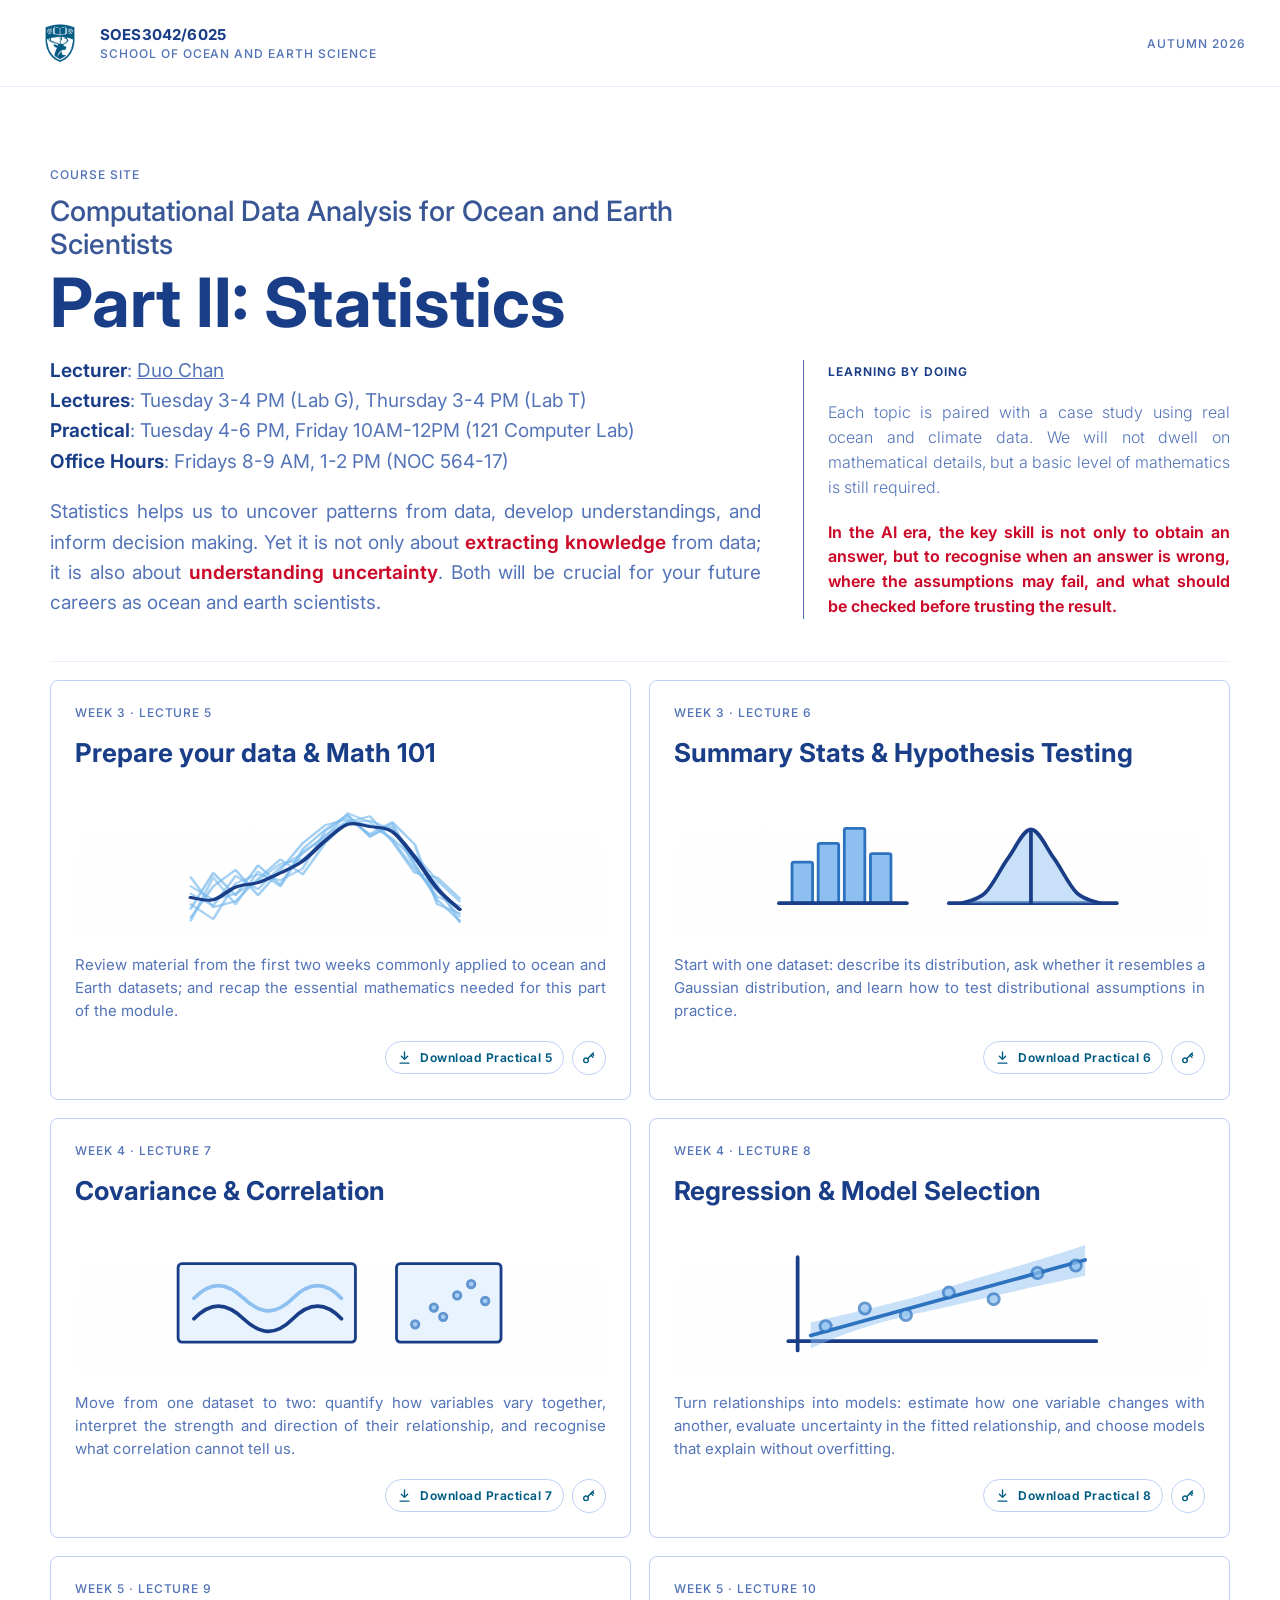
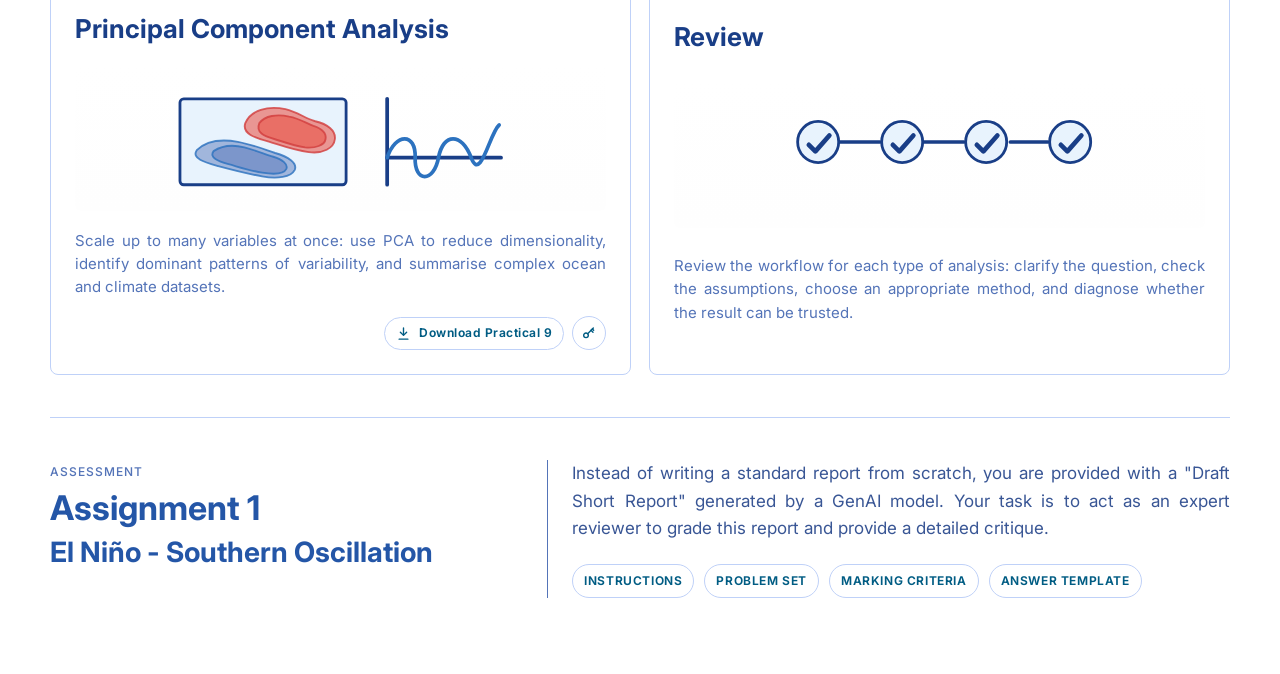
==== index.html @ 0ecf8fa0 "first commit" ====
<!doctype html>
<html lang="en">
  <head>
    <meta charset="UTF-8">
    <meta name="viewport" content="width=device-width, initial-scale=1.0">
    <title>SOES3042/6025 Statistics</title>
    <link rel="preconnect" href="https://fonts.googleapis.com">
    <link rel="preconnect" href="https://fonts.gstatic.com" crossorigin>
    <link href="https://fonts.googleapis.com/css2?family=Inter:wght@300;400;520;650;720;820&display=swap" rel="stylesheet">
    <link href="https://fonts.cdnfonts.com/css/intel-one-mono" rel="stylesheet">
    <link rel="stylesheet" href="assets/css/course.css">
  </head>
  <body>
    <div class="site-shell">
      <header class="site-topbar">
        <a class="brand-mark" href="index.html">
          <img class="brand-sigil" src="UoS_logo.png" alt="" aria-hidden="true">
          <span class="brand-text">
            <span class="brand-title">SOES3042/6025</span>
            <span class="brand-subtitle">School of Ocean and Earth Science</span>
          </span>
        </a>
        <span class="site-term" id="siteTerm">Autumn 2026</span>
      </header>

      <main class="site-main">
        <section class="site-hero">
          <div>
            <span class="micro">Course Site</span>
            <h2>Computational Data Analysis for Ocean and Earth Scientists</h2>
            <h1>Part II: Statistics</h1>
            <p><b>Lecturer</b>: <a href="https://duochanatharvard.github.io">Duo Chan</a>
            <br><b>Lectures</b>: Tuesday 3-4 PM (Lab G), Thursday 3-4 PM (Lab T)
            <br><b>Practical</b>: Tuesday 4-6 PM, Friday 10AM-12PM (121 Computer Lab)
            <br><b>Office Hours</b>: Fridays 8-9 AM, 1-2 PM (NOC 564-17)</p>
            <p>
              Statistics helps us to uncover patterns from data, develop understandings, and inform decision making.
              Yet it is not only about <b style="color: #cb0a2a;">extracting knowledge</b> from data; 
              it is also about <b style="color: #cb0a2a;">understanding uncertainty</b>.
              Both will be crucial for your future careers as ocean and earth scientists.
            </p>
          </div>
          <aside class="hero-panel">
            <span class="micro"><b>Learning by doing</b></span>
              
            <p class="approach-copy">
              Each topic is paired with a case 
              study using real ocean and climate data.
              We will not dwell on mathematical details, but a basic level of 
              mathematics is still required. 
            </p>
            
            <p class="approach-copy">
              <b style="color: #cb0a2a;">
              In the AI era, the key skill is not only to obtain an answer, but
              to recognise when an answer is wrong, where the assumptions
              may fail, and what should be checked before trusting the result.
              </b>
            </p>

          </aside>
        </section>

        <!-- ################################################################### -->

        <section class="lecture-grid" aria-label="Lectures">
          <article class="lecture-card">
            <a class="lecture-card-main" href="lectures/week3-l5.html">
              <span class="micro">Week 3 · Lecture 5</span>
              <h2>Prepare your data & Math 101</h2>
              <div class="card-figure figure-summary" aria-hidden="true">
                <svg viewBox="0 0 420 150" role="img">
                  <!-- compress all lines horizontally toward the center -->
                  <g transform="translate(40,20) scale(1.2,0.8)"
                    fill="none" stroke-linecap="round" stroke-linejoin="round">

                    <!-- noisy light lines --> 
                    <path d="M8 130 L28 82 L48 112 L68 72 L88 98 L108 50 L128 24 L148 4 L168 34 L188 16 L208 70 L228 118 L248 146" stroke="#7BBBEE" stroke-width="2.6" opacity="0.72"></path>
                    <path d="M8 88 L28 128 L48 120 L68 90 L88 64 L108 84 L128 42 L148 14 L168 6 L188 40 L208 82 L228 88 L248 116" stroke="#7BBBEE" stroke-width="2.6" opacity="0.68"></path>
                    <path d="M8 142 L28 100 L48 78 L68 112 L88 78 L108 42 L128 18 L148 10 L168 30 L188 14 L208 44 L228 124 L248 136" stroke="#7BBBEE" stroke-width="2.6" opacity="0.70"></path>
                    <path d="M8 110 L28 126 L48 86 L68 104 L88 74 L108 56 L128 32 L148 12 L168 18 L188 36 L208 64 L228 98 L248 148" stroke="#7BBBEE" stroke-width="2.6" opacity="0.66"></path>
                    <path d="M8 124 L28 144 L48 96 L68 84 L88 92 L108 76 L128 26 L148 6 L168 32 L188 20 L208 74 L228 114 L248 126" stroke="#7BBBEE" stroke-width="2.6" opacity="0.65"></path>
                    <path d="M8 100 L28 118 L48 110 L68 92 L88 70 L108 64 L128 38 L148 14 L168 12 L188 24 L208 58 L228 92 L248 120" stroke="#7BBBEE" stroke-width="2.6" opacity="0.64"></path>
                    <path d="M8 146 L28 88 L48 124 L68 80 L88 100 L108 54 L128 34 L148 2 L168 14 L188 38 L208 78 L228 106 L248 140" stroke="#7BBBEE" stroke-width="2.6" opacity="0.62"></path>
                    <path class="axis" d="M8 115 C11.3 115.5, 21.3 120.3, 28 118 C34.7 115.7, 41.3 104.8, 48 101 C54.7 97.2, 61.3 98.2, 68 95 C74.7 91.8, 81.3 86.8, 88 82 C94.7 77.2, 101.3 73.2, 108 66 C114.7 58.8, 121.3 47.2, 128 39 C134.7 30.8, 141.3 20.2, 148 17 C154.7 13.8, 161.3 18.3, 168 20 C174.7 21.7, 181.3 20.2, 188 27 C194.7 33.8, 201.3 48.3, 208 61 C214.7 73.7, 221.3 91.3, 228 103 C234.7 114.7, 244.7 126.3, 248 131" stroke="#3F51F5" stroke-width="4"></path>
                  </g>
                </svg>
              </div>
              <p>Review material from the first two weeks commonly applied to ocean and Earth datasets; and recap the essential mathematics needed for this part of the module.</p>
            </a>

            <div class="card-downloads">
              <a class="practical-download" href="practical/Practical_5.zip" download>
                <svg viewBox="0 0 24 24" aria-hidden="true">
                  <path d="M12 3v11"></path>
                  <path d="M7 10l5 5 5-5"></path>
                  <path d="M5 21h14"></path>
                </svg>
                <span>Download Practical 5</span>
              </a>
              <a class="answer-key-download" href="practical/Answer_Key_5.zip" download aria-label="Download Practical 5 answer key" title="Download answer key">
                <svg viewBox="0 0 24 24" aria-hidden="true">
                  <circle cx="7.5" cy="15.5" r="3.5"></circle>
                  <path d="m10 13 8.5-8.5"></path>
                  <path d="m15 8 3 3"></path>
                  <path d="m17 6 2 2"></path>
                </svg>
              </a>
            </div>
          </article>

          <article class="lecture-card">
            <a class="lecture-card-main" href="lectures/week3-l6.html">
              <span class="micro">Week 3 · Lecture 6</span>
              <h2>Summary Stats & Hypothesis Testing</h2>
              <div class="card-figure figure-summary" aria-hidden="true">
                <svg viewBox="0 0 420 150" role="img">
                  <rect class="bar" x="52" y="74" width="22" height="44" rx="2"></rect>
                  <rect class="bar" x="80" y="54" width="22" height="64" rx="2"></rect>
                  <rect class="bar" x="108" y="38" width="22" height="80" rx="2"></rect>
                  <rect class="bar" x="136" y="65" width="22" height="53" rx="2"></rect>
                  <path class="axis" d="M38 118H175"></path>
                  <path class="axis" d="M220 118H400"></path>
                  <path class="curve-fill" d="M234 118C238.1 116.4 250.4 115.1 258.7 107.3C266.9 99.5 275.1 81.5 283.3 70.1C291.6 58.7 299.8 39 308 39C316.2 39 324.4 58.7 332.7 70.1C340.9 81.5 349.1 99.5 357.3 107.3C365.6 115.1 377.9 116.4 382 118"></path>
                  <path class="curve" d="M234 118C238.1 116.4 250.4 115.1 258.7 107.3C266.9 99.5 275.1 81.5 283.3 70.1C291.6 58.7 299.8 39 308 39C316.2 39 324.4 58.7 332.7 70.1C340.9 81.5 349.1 99.5 357.3 107.3C365.6 115.1 377.9 116.4 382 118"></path>
                  <path class="axis" d="M308 40V118"></path>
                </svg>
              </div>
              <p>Start with one dataset: describe its distribution, ask whether it resembles a Gaussian distribution, and learn how to test distributional assumptions in practice.</p>
            </a>

            <div class="card-downloads">
              <a class="practical-download" href="practical/Practical_6.zip" download>
                <svg viewBox="0 0 24 24" aria-hidden="true">
                  <path d="M12 3v11"></path>
                  <path d="M7 10l5 5 5-5"></path>
                  <path d="M5 21h14"></path>
                </svg>
                <span>Download Practical 6</span>
              </a>
              <a class="answer-key-download" href="practical/Answer_Key_6.zip" download aria-label="Download Practical 6 answer key" title="Download answer key">
                <svg viewBox="0 0 24 24" aria-hidden="true">
                  <circle cx="7.5" cy="15.5" r="3.5"></circle>
                  <path d="m10 13 8.5-8.5"></path>
                  <path d="m15 8 3 3"></path>
                  <path d="m17 6 2 2"></path>
                </svg>
              </a>
            </div>
          </article>

          <article class="lecture-card">
            <a class="lecture-card-main" href="lectures/week3-l7.html">
              <span class="micro">Week 4 · Lecture 7</span>
              <h2>Covariance & Correlation</h2>
              <div class="card-figure figure-correlation" aria-hidden="true">
                <svg viewBox="0 0 420 150" role="img">
                  <rect class="panel" x="36" y="35" width="190" height="84" rx="4"></rect>
                  <path class="wave light" d="M53 72C71 54 87 54 106 72S141 90 159 72S194 54 211 72"></path>
                  <path class="wave" d="M53 94C71 76 87 76 106 94S141 112 159 94S194 76 211 94"></path>
                  <rect class="panel" x="270" y="35" width="112" height="84" rx="4"></rect>
                  <circle class="dot" cx="290" cy="100" r="4"></circle>
                  <circle class="dot" cx="310" cy="82" r="4"></circle>
                  <circle class="dot" cx="320" cy="92" r="4"></circle>
                  <circle class="dot" cx="335" cy="69" r="4"></circle>
                  <circle class="dot" cx="350" cy="57" r="4"></circle>
                  <circle class="dot" cx="365" cy="75" r="4"></circle>
                </svg>
              </div>
              <p>Move from one dataset to two: quantify how variables vary together, interpret the strength and direction of their relationship, and recognise what correlation cannot tell us.</p>
            </a>
            <div class="card-downloads">
              <a class="practical-download" href="practical/Practical_7.zip" download>
                <svg viewBox="0 0 24 24" aria-hidden="true">
                  <path d="M12 3v11"></path>
                  <path d="M7 10l5 5 5-5"></path>
                  <path d="M5 21h14"></path>
                </svg>
                <span>Download Practical 7</span>
              </a>
              <a class="answer-key-download" href="practical/Answer_Key_7.zip" download aria-label="Download Practical 7 answer key" title="Download answer key">
                <svg viewBox="0 0 24 24" aria-hidden="true">
                  <circle cx="7.5" cy="15.5" r="3.5"></circle>
                  <path d="m10 13 8.5-8.5"></path>
                  <path d="m15 8 3 3"></path>
                  <path d="m17 6 2 2"></path>
                </svg>
              </a>
            </div>
          </article>

          <article class="lecture-card">
            <a class="lecture-card-main" href="lectures/week3-l8.html">
              <span class="micro">Week 4 · Lecture 8</span>
              <h2>Regression & Model Selection</h2>
              <div class="card-figure figure-regression" aria-hidden="true">
                <svg viewBox="0 0 420 150" role="img">
                  <path class="axis" d="M48 118H378M58 128V28"></path>
                  <path class="band" d="M72 98C126 85 170 76 220 60C270 44 323 30 366 15L366 48C323 57 270 69 220 81C170 92 126 101 72 126Z"></path>
                  <path class="fit" d="M72 112L366 31"></path>
                  <circle class="dot" cx="88" cy="102" r="6"></circle>
                  <circle class="dot" cx="130" cy="83" r="6"></circle>
                  <circle class="dot" cx="174" cy="90" r="6"></circle>
                  <circle class="dot" cx="220" cy="66" r="6"></circle>
                  <circle class="dot" cx="268" cy="73" r="6"></circle>
                  <circle class="dot" cx="315" cy="45" r="6"></circle>
                  <circle class="dot" cx="356" cy="37" r="6"></circle>
                </svg>
              </div>
              <p>Turn relationships into models: estimate how one variable changes with another, evaluate uncertainty in the fitted relationship, and choose models that explain without overfitting.</p>
            </a>
            <div class="card-downloads">
              <a class="practical-download" href="practical/Practical_8.zip" download>
                <svg viewBox="0 0 24 24" aria-hidden="true">
                  <path d="M12 3v11"></path>
                  <path d="M7 10l5 5 5-5"></path>
                  <path d="M5 21h14"></path>
                </svg>
                <span>Download Practical 8</span>
              </a>
              <a class="answer-key-download" href="practical/Answer_Key_8.zip" download aria-label="Download Practical 8 answer key" title="Download answer key">
                <svg viewBox="0 0 24 24" aria-hidden="true">
                  <circle cx="7.5" cy="15.5" r="3.5"></circle>
                  <path d="m10 13 8.5-8.5"></path>
                  <path d="m15 8 3 3"></path>
                  <path d="m17 6 2 2"></path>
                </svg>
              </a>
            </div>
          </article>

          <article class="lecture-card">
            <a class="lecture-card-main" href="lectures/week3-l9.html">
              <span class="micro">Week 5 · Lecture 9</span>
              <h2>Principal Component Analysis</h2>
                <div class="card-figure figure-pca" aria-hidden="true">
                  <svg viewBox="0 0 420 150" role="img">
                    <rect class="panel" x="38" y="32" width="178" height="92" rx="4"></rect>

                    <!-- EOF spatial pattern: smooth two-layer contours, no coastline -->
                    <!-- red: move slightly right and up -->
                    <g transform="translate(10,-10)">
                      <path class="warm warm-outer" d="M98 68 C104 54 122 49 141 53 C154 56 162 63 173 66 C186 69 195 76 194 85 C193 95 181 101 166 99 C150 97 137 92 124 88 C110 84 94 80 98 68Z"></path>
                      <path class="warm warm-inner" d="M113 68 C119 60 132 58 145 61 C156 63 163 68 171 71 C180 74 185 79 184 85 C183 92 173 95 162 94 C149 92 139 88 129 85 C118 82 109 78 113 68Z"></path>
                    </g>

                    <!-- blue: move slightly left and up -->
                    <g transform="translate(-20,-10)">
                      <path class="cool cool-outer" d="M76 97 C86 87 103 85 120 88 C136 91 148 96 160 100 C174 104 184 111 181 118 C177 126 162 128 146 125 C129 122 114 118 99 114 C85 110 70 106 76 97Z"></path>
                      <path class="cool cool-inner" d="M94 98 C103 92 115 91 127 94 C139 97 148 101 158 104 C168 107 174 112 172 117 C169 123 158 123 146 121 C133 119 121 115 110 112 C99 109 89 105 94 98Z"></path>
                    </g>

                    <path class="divider" d="M260 32V124"></path>
                    <path class="axis" d="M260 95H382"></path>
                    <path class="series"
                      d="M260 95C269 68 291 68 290 95S310 122 315 95S340 68 350 95S370 68 380 60"></path>
                  </svg>
                </div>
              <p>Scale up to many variables at once: use PCA to reduce dimensionality, identify dominant patterns of variability, and summarise complex ocean and climate datasets.</p>
            </a>

            <div class="card-downloads">
              <a class="practical-download" href="practical/Practical_9.zip" download>
                <svg viewBox="0 0 24 24" aria-hidden="true">
                  <path d="M12 3v11"></path>
                  <path d="M7 10l5 5 5-5"></path>
                  <path d="M5 21h14"></path>
                </svg>
                <span>Download Practical 9</span>
              </a>
              <a class="answer-key-download" href="practical/Answer_Key_9.zip" download aria-label="Download Practical 9 answer key" title="Download answer key">
                <svg viewBox="0 0 24 24" aria-hidden="true">
                  <circle cx="7.5" cy="15.5" r="3.5"></circle>
                  <path d="m10 13 8.5-8.5"></path>
                  <path d="m15 8 3 3"></path>
                  <path d="m17 6 2 2"></path>
                </svg>
              </a>
            </div>
          </article>

          <article class="lecture-card">
            <a class="lecture-card-main" href="lectures/week3-l10.html">
              <span class="micro">Week 5 · Lecture 10</span>
              <h2>Review</h2>
              <div class="card-figure figure-review" aria-hidden="true">
                <svg viewBox="0 0 420 150" role="img">
                  <path class="flow" d="M103 60H146"></path>
                  <path class="flow" d="M193 60H236"></path>
                  <path class="flow" d="M286 60H326"></path>
                  <circle class="node" cx="80" cy="60" r="22"></circle>
                  <circle class="node" cx="170" cy="60" r="22"></circle>
                  <circle class="node" cx="260" cy="60" r="22"></circle>
                  <circle class="node" cx="350" cy="60" r="22"></circle>
                  <path class="check" d="M70 63l7 7 15-17"></path>
                  <path class="check" d="M160 63l7 7 15-17"></path>
                  <path class="check" d="M250 63l7 7 15-17"></path>
                  <path class="check" d="M340 63l7 7 15-17"></path>
                </svg>
              </div>
              <p>Review the workflow for each type of analysis: clarify the question, check the assumptions, choose an appropriate method, and diagnose whether the result can be trusted.</p>
            </a>
          </article>
        </section>

        <div class="section-divider" aria-hidden="true"></div>

        <!-- ################################################################### -->

        <section class="assessment-section" aria-label="Assessment">
          <div class="section-heading">
            <span class="micro">Assessment</span>
            <h2 style="color:#2456a7">Assignment 1 </h2> 
            <h3 style="color:#2456a7">El Niño - Southern Oscillation</h3>
          </div>
          <div class="assessment-panel">
            <p>
              Instead of writing a standard report from scratch, 
              you are provided with a "Draft Short Report" generated by a GenAI model. 
              Your task is to act as an expert reviewer to grade this report 
              and provide a detailed critique.
            </p>
            <div class="assessment-points">
              <a href="assignment/SOES3042_6025%20-%20Assignment%201%20Problem%20Set.pdf" target="_blank" rel="noopener">Instructions</a>
              <a href="assignment/SOES3042_6025%20-%20Assignment%201%20Problem%20Set.zip" download>Problem Set</a>
              <a href="assignment/SOES3042_6025%20-%20Assignment%201%20Marking%20Criteria.pdf" download>Marking Criteria</a>
              <a href="assignment/SOES3042_6025%20-%20Assignment%201%20Answer%20Template.docx" download>Answer Template</a>
            </div>
          </div>
        </section>
      </main>
    </div>
    <script>
      document.getElementById("siteTerm").textContent = `Autumn ${new Date().getFullYear()}`;
    </script>
  </body>
</html>
---- assets/css/course.css ----
/* SOES3042/6025 course site and lecture deck template */

:root {
  --page: #ffffff;
  --paper: #ffffff;
  --paper-soft: #f7faff;
  --ink: #193e87;
  --body: #395695;
  --muted: #5474b8;
  --line: #e8efff;
  --line-strong: #bfd1f8;
  --uos-blue: #005c83;
  --site-blue-dark: #193e87;
  --site-blue-mid: #395695;
  --site-blue: #5474b8;
  --site-blue-soft: #bfd1f8;
  --site-blue-pale: #e8efff;
  --teal: var(--site-blue);
  --teal-soft: var(--site-blue-pale);
  --coral: #d23f3f;
  --amber: #d89b37;
  --violet: #395695;
  --code-bg: #193e87;
  --code-ink: #eef8f3;
  --shadow: 0 22px 70px rgba(25, 62, 135, 0.10);
  --font-body: "Inter", "Noto Sans SC", system-ui, sans-serif;
  --font-code: "Intel One Mono", "JetBrains Mono", "SFMono-Regular", Consolas, monospace;
}

* {
  box-sizing: border-box;
}

html,
body {
  margin: 0;
  min-height: 100%;
  background: var(--page);
  color: var(--ink);
  font-family: var(--font-body);
}

a {
  color: inherit;
}

/* Site shell */
.site-shell {
  min-height: 100vh;
  display: grid;
  grid-template-rows: auto 1fr;
}

.site-topbar {
  display: flex;
  align-items: center;
  justify-content: space-between;
  gap: 24px;
  padding: 22px 34px;
  border-bottom: 1px solid var(--line);
  background: rgba(255, 255, 255, 0.86);
  backdrop-filter: blur(18px);
  position: sticky;
  top: 0;
  z-index: 10;
}

.brand-mark {
  display: flex;
  align-items: center;
  gap: 14px;
  text-decoration: none;
}

.brand-sigil {
  width: 52px;
  height: 42px;
  display: block;
  flex: 0 0 auto;
  object-fit: contain;
}

.brand-text {
  display: grid;
  gap: 2px;
}

.brand-title {
  color: var(--site-blue-dark);
  font-size: 15px;
  font-weight: 720;
  letter-spacing: 0.01em;
}

.brand-subtitle,
.site-term,
.micro {
  color: var(--site-blue);
  font-size: 12px;
  font-weight: 520;
  letter-spacing: 0.08em;
  text-transform: uppercase;
}

.practical-download {
  display: inline-flex;
  align-items: center;
  justify-self: end;
  gap: 8px;
  padding: 8px 11px;
  border: 1px solid var(--line-strong);
  border-radius: 999px;
  background: var(--paper);
  color: var(--uos-blue);
  font-size: 12px;
  font-weight: 650;
  line-height: 1;
  letter-spacing: 0.04em;
  text-decoration: none;
}

.practical-download svg {
  width: 15px;
  height: 15px;
  fill: none;
  stroke: currentColor;
  stroke-width: 2.2;
  stroke-linecap: round;
  stroke-linejoin: round;
}

.practical-download:hover {
  border-color: var(--site-blue);
  background: var(--site-blue-pale);
  text-decoration: none;
}

.practical-download:visited,
.practical-download:active {
  color: var(--uos-blue);
  text-decoration: none;
}

.card-downloads {
  display: flex;
  align-items: center;
  justify-content: flex-end;
  gap: 8px;
}

.answer-key-download {
  display: inline-grid;
  width: 34px;
  height: 34px;
  place-items: center;
  border: 1px solid var(--line-strong);
  border-radius: 50%;
  background: var(--paper);
  color: var(--uos-blue);
  text-decoration: none;
}

.answer-key-download svg {
  width: 16px;
  height: 16px;
  fill: none;
  stroke: currentColor;
  stroke-width: 2.1;
  stroke-linecap: round;
  stroke-linejoin: round;
}

.answer-key-download:hover {
  border-color: var(--site-blue);
  background: var(--site-blue-pale);
  text-decoration: none;
}

.answer-key-download:visited,
.answer-key-download:active {
  color: var(--uos-blue);
  text-decoration: none;
}

.site-main {
  width: min(1180px, calc(100vw - 44px));
  margin: 0 auto;
  padding: 56px 0 76px;
}

.site-hero {
  display: grid;
  grid-template-columns: minmax(0, 1.25fr) minmax(280px, 0.75fr);
  gap: 42px;
  align-items: end;
  padding: 20px 0 42px;
  border-bottom: 1px solid var(--line);
}

.site-hero h1 {
  margin: 0;
  max-width: 880px;
  color: var(--site-blue-dark);
  font-size: 68px;
  line-height: 0.98;
  letter-spacing: 0;
}

.site-hero h2 {
  margin: 12px 0 8px;
  color: var(--site-blue-mid);
  font-size: 28px;
  font-weight: 520;
  line-height: 1.18;
  letter-spacing: 0;
}

.site-hero p {
  margin: 20px 0 0;
  max-width: 720px;
  color: var(--site-blue);
  font-size: 19px;
  line-height: 1.6;
  text-align: justify;
  text-justify: inter-word;
  hyphens: auto;
}

.site-hero b {
  color: var(--site-blue-dark);
  font-weight: 650;
}

.hero-panel {
  border-left: 1px solid var(--teal);
  padding-left: 24px;
}

.hero-panel .approach-copy {
  max-width: 420px;
  color: var(--site-blue);
  font-size: 16px;
  font-weight: 300;
  line-height: 1.55;
  text-align: justify;
  text-justify: inter-word;
  hyphens: auto;
}

.hero-panel strong {
  display: block;
  font-size: 28px;
  line-height: 1.1;
  margin: 8px 0 14px;
}

.workflow-strip {
  display: grid;
  grid-template-columns: repeat(6, minmax(0, 1fr));
  gap: 0;
  margin-top: 30px;
  border: 1px solid var(--line);
  border-radius: 8px;
  overflow: hidden;
  background: var(--paper);
}

.workflow-item {
  position: relative;
  min-height: 58px;
  display: flex;
  align-items: center;
  justify-content: center;
  padding: 12px 16px;
  color: var(--site-blue-mid);
  font-size: 12px;
  font-weight: 560;
  letter-spacing: 0.04em;
  text-align: center;
}

.workflow-item + .workflow-item {
  border-left: 1px solid var(--line);
}

.workflow-item::before {
  content: "";
  width: 8px;
  height: 8px;
  margin-right: 9px;
  border-radius: 50%;
  background: var(--site-blue-soft);
  box-shadow: inset 0 0 0 2px var(--site-blue);
  flex: 0 0 auto;
}

.lecture-grid {
  display: grid;
  grid-template-columns: repeat(2, minmax(0, 1fr));
  gap: 18px;
  margin-top: 18px;
}

.lecture-card {
  position: relative;
  display: grid;
  grid-template-rows: 1fr auto;
  gap: 18px;
  padding: 24px;
  background: var(--paper);
  border: 1.5px solid var(--site-blue-soft);
  border-radius: 8px;
  text-decoration: none;
  min-height: 210px;
}

.lecture-card-main {
  display: grid;
  gap: 18px;
  color: inherit;
  text-decoration: none;
}

.lecture-card-main:hover,
.lecture-card-main:visited,
.lecture-card-main:active {
  color: inherit;
  text-decoration: none;
}

.lecture-card-main * {
  text-decoration: none;
}

.card-figure {
  --figure-ink: var(--site-blue-dark);
  --figure-mid: #2c72bf;
  --figure-fill: #c9e3fb;
  --figure-fill-strong: #8dbff1;
  --figure-pale: #fefefe;
  width: 100%;
  height: 150px;
  padding: 8px 4px 2px;
  border-radius: 6px;
  background: linear-gradient(180deg, #ffffff 0%, var(--figure-pale) 100%);
}

.card-figure svg {
  display: block;
  width: 100%;
  height: 100%;
  overflow: visible;
}

.card-figure .panel,
.card-figure .box,
.card-figure .node {
  fill: rgba(201, 227, 251, 0.42);
  stroke: var(--figure-ink);
  stroke-width: 3;
}

.card-figure .axis,
.card-figure .divider,
.card-figure .flow,
.card-figure .grid-line,
.card-figure .arrow,
.card-figure .arrow-head,
.card-figure .label-line {
  fill: none;
  stroke: var(--figure-ink);
  stroke-width: 4;
  stroke-linecap: round;
  stroke-linejoin: round;
}

.card-figure .grid-line,
.card-figure .label-line {
  stroke-width: 3;
  opacity: 0.62;
}

.card-figure .accent-line {
  fill: none;
  stroke: var(--figure-mid);
  stroke-width: 4;
  stroke-linecap: round;
}

.card-figure .bar,
.card-figure .dot {
  fill: var(--figure-fill-strong);
  stroke: var(--figure-mid);
  stroke-width: 3;
}

.card-figure .curve-fill,
.card-figure .band {
  fill: rgba(141, 191, 241, 0.48);
  stroke: none;
}

.card-figure .curve,
.card-figure .wave,
.card-figure .fit,
.card-figure .series {
  fill: none;
  stroke: var(--figure-ink);
  stroke-width: 4;
  stroke-linecap: round;
  stroke-linejoin: round;
}

.card-figure .wave.light {
  stroke: var(--figure-fill-strong);
}

.card-figure .fit,
.card-figure .series {
  stroke: var(--figure-mid);
}

.card-figure .map-line,
.card-figure .check {
  fill: none;
  stroke: var(--figure-ink);
  stroke-width: 5;
  stroke-linecap: round;
  stroke-linejoin: round;
}

.card-figure .warm {
  fill: rgba(235, 84, 71, 0.58);
  stroke: rgba(210, 63, 63, 0.82);
  stroke-width: 2;
}

.card-figure .cool {
  fill: rgba(84, 116, 184, 0.48);
  stroke: rgba(44, 114, 191, 0.82);
  stroke-width: 2;
}

.lecture-card:hover {
  border-color: var(--site-blue);
  box-shadow: var(--shadow);
}

.lecture-card .micro {
  color: var(--site-blue);
}

.lecture-card h2 {
  margin: 0;
  font-size: 26px;
  line-height: 1.12;
  color: var(--site-blue-dark);
}

.lecture-card p {
  margin: 0;
  color: var(--site-blue);
  font-size: 15px;
  line-height: 1.55;
  text-align: justify;
  text-justify: inter-word;
  hyphens: auto;
}

.card-footer {
  display: flex;
  align-items: center;
  justify-content: space-between;
  gap: 18px;
  margin-top: auto;
  padding-top: 16px;
  border-top: 1px solid var(--line);
}

.status-pill {
  display: inline-flex;
  align-items: center;
  gap: 7px;
  font-size: 12px;
  font-weight: 720;
  color: var(--teal);
}

.status-pill::before {
  content: "";
  width: 7px;
  height: 7px;
  border-radius: 50%;
  background: var(--teal);
}

.section-divider {
  height: 1px;
  margin: 42px 0;
  background: var(--line-strong);
}

.assessment-section {
  display: grid;
  grid-template-columns: minmax(0, 0.8fr) minmax(0, 1.2fr);
  gap: 42px;
  align-items: start;
}

.section-heading h2 {
  margin: 10px 0 0;
  color: #07384d;
  font-size: 34px;
  line-height: 1.08;
  letter-spacing: 0;
}

.section-heading h3 {
  margin: 10px 0 0;
  color: #07384d;
  font-size: 28px;
  line-height: 1.08;
  letter-spacing: 0;
}

.assessment-panel {
  display: grid;
  gap: 22px;
  padding-left: 24px;
  border-left: 1px solid var(--teal);
}

.assessment-panel p {
  margin: 0;
  color: var(--body);
  font-size: 17px;
  line-height: 1.6;
  text-align: justify;
  text-justify: inter-word;
  hyphens: auto;
}

.assessment-points {
  display: flex;
  flex-wrap: wrap;
  gap: 10px;
}

.assessment-points span,
.assessment-points a {
  display: inline-flex;
  align-items: center;
  min-height: 34px;
  padding: 7px 11px;
  border: 1px solid var(--line-strong);
  border-radius: 999px;
  background: var(--paper);
  color: var(--uos-blue);
  font-size: 12px;
  font-weight: 650;
  letter-spacing: 0.05em;
  text-transform: uppercase;
  text-decoration: none;
}

.assessment-points a:hover {
  border-color: var(--site-blue);
  background: var(--site-blue-pale);
}

/* Deck viewport */
.deck-page {
  width: 100vw;
  height: 100vh;
  overflow: hidden;
  background:
    linear-gradient(90deg, rgba(22, 32, 29, 0.04) 1px, transparent 1px) 0 0 / 80px 80px,
    linear-gradient(rgba(22, 32, 29, 0.035) 1px, transparent 1px) 0 0 / 80px 80px,
    var(--page);
}

.deck-viewport {
  position: fixed;
  inset: 0;
  overflow: hidden;
}

.deck-stage {
  position: absolute;
  left: 0;
  top: 0;
  width: 1600px;
  height: 900px;
  transform-origin: 0 0;
  background: var(--paper);
  box-shadow: var(--shadow);
}

.slide {
  position: absolute;
  inset: 0;
  width: 1600px;
  height: 900px;
  padding: 54px 70px 76px;
  display: grid;
  grid-template-rows: 46px minmax(0, 1fr);
  gap: 26px;
  background: var(--paper);
  visibility: hidden;
  opacity: 0;
  pointer-events: none;
}

.slide.active {
  visibility: visible;
  opacity: 1;
  pointer-events: auto;
  z-index: 2;
}

.slide::after {
  content: "";
  position: absolute;
  left: 70px;
  right: 70px;
  bottom: 56px;
  height: 1px;
  background: var(--line);
}

.slide-kicker {
  position: relative;
  z-index: 5;
  display: flex;
  align-items: center;
  justify-content: space-between;
  gap: 28px;
  padding-bottom: 14px;
  border-bottom: 1px solid var(--line);
  color: var(--muted);
  font-size: 13px;
  font-weight: 680;
  letter-spacing: 0.08em;
  text-transform: uppercase;
}

.slide-kicker > :last-child {
  flex: 0 0 auto;
  margin-left: auto;
  white-space: nowrap;
}

.slide-section {
  display: inline-flex;
  align-items: center;
  gap: 10px;
}

.deck-home {
  display: inline-flex;
  align-items: center;
  justify-content: center;
  width: 28px;
  height: 28px;
  border: 1px solid var(--line-strong);
  border-radius: 999px;
  background: rgba(248, 251, 255, 0.88);
  color: var(--site-blue-dark);
  flex: 0 0 auto;
}

.deck-home:hover {
  background: var(--site-blue-pale);
}

.deck-home svg {
  width: 15px;
  height: 15px;
  fill: none;
  stroke: currentColor;
  stroke-width: 2;
  stroke-linecap: round;
  stroke-linejoin: round;
}

.slide-lecture-nav {
  display: inline-flex;
  align-items: center;
  gap: 14px;
  flex: 0 0 auto;
}

.lecture-jump {
  display: inline-flex;
  align-items: center;
  gap: 6px;
  flex: 0 0 auto;
}

.lecture-jump-link,
.lecture-jump-disabled {
  width: 26px;
  height: 26px;
  display: inline-grid;
  place-items: center;
  border: 1px solid var(--line-strong);
  border-radius: 999px;
  background: rgba(248, 251, 255, 0.88);
  color: var(--site-blue-dark);
}

.lecture-jump-link {
  text-decoration: none;
}

.lecture-jump-link:hover {
  background: var(--site-blue-pale);
}

.lecture-jump-disabled {
  opacity: 0.34;
}

.lecture-jump-link::before,
.lecture-jump-disabled::before {
  content: "";
  width: 0;
  height: 0;
  border-top: 5px solid transparent;
  border-bottom: 5px solid transparent;
}

.lecture-jump-prev::before {
  border-right: 7px solid currentColor;
  transform: translateX(-1px);
}

.lecture-jump-next::before {
  border-left: 7px solid currentColor;
  transform: translateX(1px);
}

.lecture-jump-home {
  position: relative;
}

.lecture-jump-home::before {
  content: "";
  width: 14px;
  height: 14px;
  background: currentColor;
  -webkit-mask: url("data:image/svg+xml,%3Csvg%20viewBox%3D%270%200%2024%2024%27%20xmlns%3D%27http%3A//www.w3.org/2000/svg%27%20fill%3D%27none%27%20stroke%3D%27black%27%20stroke-width%3D%272.7%27%20stroke-linecap%3D%27round%27%20stroke-linejoin%3D%27round%27%3E%3Cpath%20d%3D%27M3%2012a9%209%200%201%200%202.64-6.36L3%208%27/%3E%3Cpath%20d%3D%27M3%203v5h5%27/%3E%3C/svg%3E") center / contain no-repeat;
  mask: url("data:image/svg+xml,%3Csvg%20viewBox%3D%270%200%2024%2024%27%20xmlns%3D%27http%3A//www.w3.org/2000/svg%27%20fill%3D%27none%27%20stroke%3D%27black%27%20stroke-width%3D%272.7%27%20stroke-linecap%3D%27round%27%20stroke-linejoin%3D%27round%27%3E%3Cpath%20d%3D%27M3%2012a9%209%200%201%200%202.64-6.36L3%208%27/%3E%3Cpath%20d%3D%27M3%203v5h5%27/%3E%3C/svg%3E") center / contain no-repeat;
}

.slide-body {
  min-height: 0;
  display: grid;
  align-content: center;
  position: relative;
}

.title-layout {
  grid-template-columns: minmax(0, 1.15fr) 650px;
  gap: 74px;
  align-items: center;
}

.title-lockup {
  transform: translateY(-150px);
}

.title-meta p {
  margin: 0;
  font-size: 20px;
  line-height: 1.45;
}

.title-lockup h1,
.section-title h1 {
  margin: 0;
  font-size: 72px;
  line-height: 0.98;
  letter-spacing: 0;
}

.title-lockup h2,
.section-title h2 {
  margin: 12px 0 0;
  font-size: 52px;
  line-height: 0.98;
  letter-spacing: 0;
}

.title-lockup p {
  margin: 24px 0 0;
  max-width: 760px;
  color: var(--muted);
  font-size: 25px;
  line-height: 1.45;
}

.title-meta {
  display: grid;
  gap: 15px;
  border-left: 1px solid var(--ink);
  padding-left: 26px;
  transform: translateY(140px);
}

.meta-block {
  display: grid;
  gap: 5px;
}

.meta-block span {
  color: var(--muted);
  font-size: 12px;
  font-weight: 720;
  letter-spacing: 0.11em;
  text-transform: uppercase;
}

.meta-block strong {
  font-size: 22px;
  line-height: 1.2;
}

.two-col {
  display: grid;
  grid-template-columns: 0.86fr 1.14fr;
  gap: 52px;
  align-items: center;
}

.content-layout {
  align-content: start;
  grid-template-rows: auto minmax(0, 1fr);
  gap: 32px;
}

.slide-title {
  margin: 0;
  max-width: 1460px;
  color: var(--site-blue-dark);
  font-size: 45px;
  line-height: 1.05;
  letter-spacing: 0;
  text-wrap: balance;
}

.slide-content {
  min-height: 0;
  align-self: center;
}

.array-slide {
  display: grid;
  gap: 24px;
  align-self: start;
  transform: translateY(-10px);
}

.array-intro {
  margin: 0;
  color: var(--site-blue-dark);
  font-size: 27px;
  line-height: 1.38;
}

.array-intro strong,
.array-intro code,
.array-intro a {
  color: var(--site-blue-dark);
  font-weight: 780;
}

.array-intro a {
  text-decoration: underline;
  text-decoration-thickness: 2px;
  text-underline-offset: 4px;
}

.array-intro code {
  font-family: var(--font-body);
}

.array-intro .shape-link,
.array-intro .shape-link code {
  color: #cb0a2a;
}

.array-types {
  display: grid;
  grid-template-columns: 0.86fr 1fr 1.16fr 1.32fr;
  gap: 28px;
  align-items: end;
}

.array-reveal {
  position: relative;
  display: grid;
  gap: 24px;
  opacity: 0;
  transform: translateY(10px);
  transition:
    opacity 220ms ease,
    transform 220ms ease;
}

.slide[data-step="1"] .array-reveal,
.slide[data-step="2"] .array-reveal,
.slide[data-step="3"] .array-reveal,
.slide[data-step="4"] .array-reveal,
.slide[data-step="5"] .array-reveal {
  opacity: 1;
  transform: translateY(0);
}

.array-mask {
  position: absolute;
  top: 0;
  right: -2px;
  bottom: 0;
  left: 21.5%;
  z-index: 3;
  background: var(--paper);
  pointer-events: none;
}

.slide[data-step="2"] .array-mask {
  left: 45.5%;
}

.slide[data-step="3"] .array-mask {
  left: 69%;
}

.slide[data-step="4"] .array-mask,
.slide[data-step="5"] .array-mask {
  opacity: 0;
}

.array-type {
  display: grid;
  justify-items: center;
  gap: 9px;
  min-width: 0;
}

.array-type h3 {
  margin: 0;
  color: var(--site-blue-dark);
  font-size: 28px;
  font-style: italic;
  font-weight: 780;
  line-height: 1;
}

.array-diagram {
  width: 100%;
  height: 205px;
  display: block;
}

.array-diagram .cells rect,
.array-diagram .matrix-cells rect,
.array-diagram .tensor-layers polygon {
  fill: rgb(163, 201, 239);
  stroke: #ffffff;
  stroke-width: 2;
  transition: fill 180ms ease;
}

.array-diagram .cells rect:hover,
.array-diagram .matrix-cells rect:hover,
.array-diagram .tensor-layers polygon:hover {
  fill: rgb(141, 191, 241);
}

.array-diagram .tensor-layers polygon {
  stroke: #ffffff;
  stroke-width: 4;
  stroke-linejoin: round;
}

.array-diagram .axis-line,
.array-diagram .axis-arrow {
  fill: none;
  stroke: var(--site-blue-dark);
  stroke-width: 2;
  stroke-linecap: round;
  stroke-linejoin: round;
}

.array-diagram .grid-on-plane {
  fill: none;
  stroke: rgba(255, 255, 255, 0.92);
  stroke-width: 1.6;
}

.array-diagram .axis-label {
  fill: var(--site-blue-dark);
  font: 650 22px/1 var(--font-body);
}

.array-diagram .axis-label.vertical {
  transform: rotate(-90deg);
  transform-origin: center;
}

.array-diagram .axis-label.rotate {
  transform: rotate(-50deg);
  transform-origin: center;
}

.shape-label {
  margin: 0;
  color: var(--site-blue-dark);
  font-size: 24px;
  font-weight: 520;
  line-height: 1.1;
}

.array-examples {
  display: grid;
  gap: 10px;
  margin-top: 4px;
}

.examples-label {
  display: block;
  color: var(--site-blue-dark);
  font-size: 20px;
  font-weight: 760;
  line-height: 1;
}

.array-examples div {
  display: grid;
  grid-template-columns: 0.86fr 1fr 1.16fr 1.32fr;
  gap: 28px;
  align-items: center;
  padding: 10px 26px 12px;
  background: var(--site-blue-pale);
}

.array-examples p {
  margin: 0;
  color: var(--site-blue);
  font-size: 25px;
  font-weight: 720;
  line-height: 1.45;
  text-align: center;
}

.array-examples strong {
  color: #0f74b5;
  font-weight: 780;
}

.array-examples .axis-x {
  font-weight: 460;
}

.array-note {
  margin: -2px 0 0;
  color: var(--site-blue-mid);
  font-size: 18px;
  line-height: 1.35;
  opacity: 0;
  transform: translateY(8px);
  transition:
    opacity 220ms ease,
    transform 220ms ease;
}

.slide[data-step="5"] .array-note {
  opacity: 1;
  transform: translateY(0);
}

.array-note strong,
.array-note em {
  color: var(--site-blue-dark);
  font-weight: 720;
}

.step-marker {
  display: none;
}

.mean-slide {
  --mean-panel-bg: #f6f9ff;
  --mean-cell: rgb(103, 166, 226);
  display: grid;
  gap: 26px;
  align-self: start;
}

.mean-intro {
  margin: 0;
  color: var(--site-blue-dark);
  font-size: 27px;
  line-height: 1.38;
}

.mean-intro strong {
  font-weight: 820;
}

.mean-intro a {
  color: #cb0a2a;
  font-weight: 820;
  font-style: italic;
  text-decoration: underline;
  text-decoration-thickness: 2px;
  text-underline-offset: 4px;
}

.step-number {
  font-weight: 760;
}

.mean-callout {
  position: relative;
  justify-self: center;
  min-width: 560px;
  margin-top: 15px;
  padding: 18px 28px;
  border: 2px solid var(--site-blue-dark);
  background: var(--paper);
  color: var(--site-blue-dark);
}

.mean-callout code {
  font-family: var(--font-body);
  font-size: 30px;
  font-weight: 820;
}

.mean-callout code span {
  color: #cb0a2a;
}

.callout-notes {
  position: absolute;
  inset: 0;
  pointer-events: none;
}

.callout-notes.fragment {
  opacity: 0;
  transform: none;
  transition: opacity 180ms ease;
}

.callout-notes.fragment.visible {
  opacity: 1;
}

.mean-callout p {
  position: absolute;
  margin: 0;
  color: #cb0a2a;
  font-size: 22px;
  font-weight: 760;
  line-height: 1.15;
}

.axis-note {
  left: 54%;
  top: calc(100% + 12px);
  width: 760px;
}

.missing-note {
  right: -380px;
  top: -8px;
  width: 300px;
}

.callout-arrows {
  position: absolute;
  left: 0;
  top: 0;
  width: 1200px;
  height: 190px;
  overflow: visible;
  pointer-events: none;
}

.callout-arrow-line,
.callout-arrow-head {
  fill: none;
  stroke: var(--site-blue-dark);
  stroke-width: 2;
  stroke-linecap: round;
  stroke-linejoin: round;
}

.mean-panels {
  display: grid;
  gap: 22px;
  margin-top: 45px;
  opacity: 0;
  transform: translateY(8px);
  transition:
    opacity 220ms ease,
    transform 220ms ease;
}

.slide[data-step="2"] .mean-panels,
.slide[data-step="3"] .mean-panels,
.slide[data-step="4"] .mean-panels,
.slide[data-step="5"] .mean-panels,
.slide[data-step="6"] .mean-panels,
.slide[data-step="7"] .mean-panels,
.slide[data-step="8"] .mean-panels,
.slide[data-step="9"] .mean-panels,
.slide[data-step="10"] .mean-panels,
.slide[data-step="11"] .mean-panels,
.slide[data-step="12"] .mean-panels,
.slide[data-step="13"] .mean-panels {
  opacity: 1;
  transform: translateY(0);
}

.mean-panel {
  display: grid;
  grid-template-columns: repeat(3, minmax(0, 1fr));
  gap: 30px;
  align-items: center;
  padding: 24px 28px;
  background: var(--mean-panel-bg);
}

.mean-panel:not(.compact-panel) {
  padding-block: 16px 14px;
}

.mean-panel:not(.compact-panel) .mean-equation {
  transform: translateY(8px);
}

.mean-panel.compact-panel {
  padding-block: 22px;
}

.mean-equation {
  display: flex;
  align-items: center;
  justify-content: center;
  gap: 7px;
  color: var(--site-blue-dark);
  font-size: 25px;
  font-weight: 780;
  line-height: 1.05;
  white-space: nowrap;
}

.mean-part {
  position: relative;
  display: inline-flex;
  align-items: center;
  gap: 7px;
}

.mean-part.fragment {
  opacity: 1;
  transform: none;
  transition: none;
}

.mean-part::after {
  content: "";
  position: absolute;
  inset: -7px -6px;
  background: var(--mean-panel-bg);
  opacity: 1;
  pointer-events: none;
  transition: opacity 180ms ease;
}

.answer-part::after {
  inset: -24px -9px -14px;
}

.mean-part.visible::after {
  opacity: 0;
}

.answer-part {
  order: 0;
}

.rhs-part {
  order: 1;
}

.panel-caption,
.panel-captions p {
  margin: 0;
  color: #0f74b5;
  font-size: 23px;
  font-weight: 780;
  line-height: 1.1;
}

.panel-caption,
.panel-captions p {
  opacity: 0;
  transition: opacity 180ms ease;
}

.slide[data-step="7"] .panel-caption,
.slide[data-step="8"] .panel-caption,
.slide[data-step="9"] .panel-caption,
.slide[data-step="10"] .panel-caption,
.slide[data-step="11"] .panel-caption,
.slide[data-step="12"] .panel-caption,
.slide[data-step="13"] .panel-caption {
  opacity: 1;
}

.slide[data-step="9"] .panel-captions p:first-child,
.slide[data-step="10"] .panel-captions p:first-child,
.slide[data-step="11"] .panel-captions p:first-child,
.slide[data-step="12"] .panel-captions p:first-child,
.slide[data-step="13"] .panel-captions p {
  opacity: 1;
}

.panel-caption.right {
  grid-column: 3;
  justify-self: center;
}

.panel-captions {
  grid-column: 1 / -1;
  display: grid;
  grid-template-columns: 1fr 1fr;
  gap: 30px;
  margin-top: -4px;
}

.panel-captions p:last-child {
  text-align: right;
}

.mini-array {
  display: grid;
  flex: 0 0 auto;
  transform-origin: center;
  transition:
    filter 180ms ease,
    transform 180ms ease;
}

.mini-array::before {
  content: "";
  display: block;
  width: 21px;
  height: 21px;
  background: var(--mean-cell);
  box-shadow: var(--mini-shadow);
}

.one-cell {
  --mini-shadow: none;
}

.vector.two-cells {
  --mini-shadow: 0 24px 0 var(--mean-cell);
}

.vector.three-cells {
  --mini-shadow:
    0 24px 0 var(--mean-cell),
    0 48px 0 var(--mean-cell);
  margin-bottom: 48px;
}

.mini-array.align-up {
  transform: translateY(2px);
}

.matrix.two-by-three,
.matrix.three-by-two,
.matrix.four-by-two,
.matrix.two-by-four,
.matrix.three-by-four {
  width: 69px;
  height: 45px;
  background-color: #ffffff;
  background:
    linear-gradient(var(--mean-cell) 0 0) 0 0 / 21px 21px,
    linear-gradient(var(--mean-cell) 0 0) 24px 0 / 21px 21px,
    linear-gradient(var(--mean-cell) 0 0) 48px 0 / 21px 21px,
    linear-gradient(var(--mean-cell) 0 0) 0 24px / 21px 21px,
    linear-gradient(var(--mean-cell) 0 0) 24px 24px / 21px 21px,
    linear-gradient(var(--mean-cell) 0 0) 48px 24px / 21px 21px;
  background-repeat: no-repeat;
  background-color: #ffffff;
}

.matrix.two-by-three::before,
.matrix.three-by-two::before,
.matrix.four-by-two::before,
.matrix.two-by-four::before,
.matrix.three-by-four::before {
  display: none;
}

.matrix.three-by-two {
  width: 45px;
  height: 69px;
  background:
    linear-gradient(var(--mean-cell) 0 0) 0 0 / 21px 21px,
    linear-gradient(var(--mean-cell) 0 0) 24px 0 / 21px 21px,
    linear-gradient(var(--mean-cell) 0 0) 0 24px / 21px 21px,
    linear-gradient(var(--mean-cell) 0 0) 24px 24px / 21px 21px,
    linear-gradient(var(--mean-cell) 0 0) 0 48px / 21px 21px,
    linear-gradient(var(--mean-cell) 0 0) 24px 48px / 21px 21px;
  background-repeat: no-repeat;
  background-color: #ffffff;
}

.matrix.four-by-two {
  width: 45px;
  height: 93px;
  background:
    linear-gradient(var(--mean-cell) 0 0) 0 0 / 21px 21px,
    linear-gradient(var(--mean-cell) 0 0) 24px 0 / 21px 21px,
    linear-gradient(var(--mean-cell) 0 0) 0 24px / 21px 21px,
    linear-gradient(var(--mean-cell) 0 0) 24px 24px / 21px 21px,
    linear-gradient(var(--mean-cell) 0 0) 0 48px / 21px 21px,
    linear-gradient(var(--mean-cell) 0 0) 24px 48px / 21px 21px,
    linear-gradient(var(--mean-cell) 0 0) 0 72px / 21px 21px,
    linear-gradient(var(--mean-cell) 0 0) 24px 72px / 21px 21px;
  background-repeat: no-repeat;
  background-color: #ffffff;
}

.matrix.two-by-four,
.matrix.three-by-four {
  width: 93px;
}

.matrix.two-by-four {
  background-color: #ffffff;
  background:
    linear-gradient(var(--mean-cell) 0 0) 0 0 / 21px 21px,
    linear-gradient(var(--mean-cell) 0 0) 24px 0 / 21px 21px,
    linear-gradient(var(--mean-cell) 0 0) 48px 0 / 21px 21px,
    linear-gradient(var(--mean-cell) 0 0) 72px 0 / 21px 21px,
    linear-gradient(var(--mean-cell) 0 0) 0 24px / 21px 21px,
    linear-gradient(var(--mean-cell) 0 0) 24px 24px / 21px 21px,
    linear-gradient(var(--mean-cell) 0 0) 48px 24px / 21px 21px,
    linear-gradient(var(--mean-cell) 0 0) 72px 24px / 21px 21px;
  background-repeat: no-repeat;
  background-color: #ffffff;
}

.matrix.three-by-four {
  height: 69px;
  background-color: #ffffff;
  background:
    linear-gradient(var(--mean-cell) 0 0) 0 0 / 21px 21px,
    linear-gradient(var(--mean-cell) 0 0) 24px 0 / 21px 21px,
    linear-gradient(var(--mean-cell) 0 0) 48px 0 / 21px 21px,
    linear-gradient(var(--mean-cell) 0 0) 72px 0 / 21px 21px,
    linear-gradient(var(--mean-cell) 0 0) 0 24px / 21px 21px,
    linear-gradient(var(--mean-cell) 0 0) 24px 24px / 21px 21px,
    linear-gradient(var(--mean-cell) 0 0) 48px 24px / 21px 21px,
    linear-gradient(var(--mean-cell) 0 0) 72px 24px / 21px 21px,
    linear-gradient(var(--mean-cell) 0 0) 0 48px / 21px 21px,
    linear-gradient(var(--mean-cell) 0 0) 24px 48px / 21px 21px,
    linear-gradient(var(--mean-cell) 0 0) 48px 48px / 21px 21px,
    linear-gradient(var(--mean-cell) 0 0) 72px 48px / 21px 21px;
  background-repeat: no-repeat;
  background-color: #ffffff;
}

.mini-array.cell-grid {
  display: grid;
  gap: 3px;
  width: auto;
  height: auto;
  background: none;
  background-color: transparent;
}

.mini-array.cell-grid::before {
  display: none;
}

.mini-array.cell-grid.one-cell {
  grid-template-columns: 21px;
}

.mini-array.cell-grid.vector.two-cells {
  grid-template-columns: 21px;
  grid-template-rows: repeat(2, 21px);
}

.mini-array.cell-grid.vector.three-cells {
  grid-template-columns: 21px;
  grid-template-rows: repeat(3, 21px);
  margin-bottom: 0;
}

.mini-array.cell-grid.matrix.three-by-two {
  grid-template-columns: repeat(2, 21px);
  grid-template-rows: repeat(3, 21px);
}

.mini-array.cell-grid.matrix.four-by-two {
  grid-template-columns: repeat(2, 21px);
  grid-template-rows: repeat(4, 21px);
}

.mini-array.cell-grid.matrix.three-by-four {
  grid-template-columns: repeat(4, 21px);
  grid-template-rows: repeat(3, 21px);
}

.mini-cell {
  width: 21px;
  height: 21px;
  background: var(--mean-cell);
  transition:
    background 160ms ease,
    box-shadow 160ms ease,
    transform 160ms ease;
}

.mini-cell:hover {
  background: rgb(66, 136, 206);
  box-shadow: 0 4px 10px rgba(22, 84, 150, 0.22);
  transform: scale(1.08);
}

.mini-stack {
  width: 78px;
  height: 78px;
  flex: 0 0 auto;
  overflow: visible;
  transform-origin: center;
  transition:
    filter 180ms ease,
    transform 180ms ease;
}

.mini-stack:hover {
  --mean-cell: rgb(82, 151, 218);
  filter: drop-shadow(0 6px 10px rgba(22, 84, 150, 0.18));
  transform: scale(1.05);
}

.mean-stack-plane {
  fill: var(--mean-cell);
  stroke: #ffffff;
  stroke-width: 4;
  stroke-linejoin: round;
  transition: fill 180ms ease;
}

.mean-stack-plane:hover {
  fill: rgb(66, 136, 206);
}

.mean-stack-grid {
  fill: none;
  stroke: #ffffff;
  stroke-width: 1.4;
}

.reshape-slide {
  --reshape-panel-bg: #f6f9ff;
  --reshape-blue: rgb(103, 166, 226);
  --reshape-pink: rgb(255, 161, 159);
  --reshape-green: rgb(126, 231, 92);
}

.reshape-callout {
  min-width: 610px;
}

.reshape-reveal {
  opacity: 0;
  visibility: hidden;
  transition:
    opacity 180ms ease,
    visibility 0s linear 180ms;
}

.slide[data-step="1"] .reshape-step-v1-prompt,
.slide[data-step="2"] .reshape-step-v1-prompt,
.slide[data-step="2"] .reshape-step-v1-answer,
.slide[data-step="3"] .reshape-step-v1-prompt,
.slide[data-step="3"] .reshape-step-v1-answer,
.slide[data-step="3"] .reshape-step-v2-prompt,
.slide[data-step="4"] .reshape-step-v1-prompt,
.slide[data-step="4"] .reshape-step-v1-answer,
.slide[data-step="4"] .reshape-step-v2-prompt,
.slide[data-step="4"] .reshape-step-v2-answer,
.slide[data-step="5"] .reshape-step-v1-prompt,
.slide[data-step="5"] .reshape-step-v1-answer,
.slide[data-step="5"] .reshape-step-v2-prompt,
.slide[data-step="5"] .reshape-step-v2-answer,
.slide[data-step="5"] .reshape-step-t1-prompt,
.slide[data-step="6"] .reshape-step-v1-prompt,
.slide[data-step="6"] .reshape-step-v1-answer,
.slide[data-step="6"] .reshape-step-v2-prompt,
.slide[data-step="6"] .reshape-step-v2-answer,
.slide[data-step="6"] .reshape-step-t1-prompt,
.slide[data-step="6"] .reshape-step-t1-answer,
.slide[data-step="7"] .reshape-step-v1-prompt,
.slide[data-step="7"] .reshape-step-v1-answer,
.slide[data-step="7"] .reshape-step-v2-prompt,
.slide[data-step="7"] .reshape-step-v2-answer,
.slide[data-step="7"] .reshape-step-t1-prompt,
.slide[data-step="7"] .reshape-step-t1-answer,
.slide[data-step="7"] .reshape-step-t2-prompt,
.slide[data-step="8"] .reshape-reveal {
  opacity: 1;
  visibility: visible;
  transition-delay: 0s;
}

.reshape-panels {
  display: grid;
  grid-template-columns: 0.9fr 1.25fr;
  gap: 44px;
  margin-top: 15px;
}

.reshape-panel {
  min-height: 300px;
  padding: 10px 20px;
  background: var(--reshape-panel-bg);
  color: var(--site-blue-dark);
  opacity: 0;
  visibility: hidden;
  transition:
    opacity 180ms ease,
    visibility 0s linear 180ms;
}

.slide[data-step="1"] .reshape-vector-panel,
.slide[data-step="2"] .reshape-vector-panel,
.slide[data-step="3"] .reshape-vector-panel,
.slide[data-step="4"] .reshape-vector-panel,
.slide[data-step="5"] .reshape-vector-panel,
.slide[data-step="6"] .reshape-vector-panel,
.slide[data-step="7"] .reshape-vector-panel,
.slide[data-step="8"] .reshape-vector-panel,
.slide[data-step="5"] .reshape-tensor-panel,
.slide[data-step="6"] .reshape-tensor-panel,
.slide[data-step="7"] .reshape-tensor-panel,
.slide[data-step="8"] .reshape-tensor-panel {
  opacity: 1;
  visibility: visible;
  transition-delay: 0s;
}

.reshape-vector-panel {
  position: relative;
  display: grid;
  align-content: center;
  gap: 4px;
  padding-left: 40px;
}

.reshape-note {
  position: absolute;
  left: 24px;
  top: -48px;
  width: 260px;
  margin: 0;
  color: #cb0a2a;
  font-size: 16px;
  font-weight: 760;
  line-height: 1.15;
  transform: translate(0, 70px);
}

.reshape-row {
  display: grid;
  grid-template-columns: 98px 24px 98px auto;
  align-items: center;
  justify-content: center;
  gap: 12px;
}

.reshape-row-top {
  margin-top: 0;
}

.reshape-vector-top-row {
  transform: translateY(15px);
}

.reshape-source,
.reshape-target {
  display: grid;
  justify-items: center;
  gap: 9px;
}

.reshape-source p,
.reshape-target p,
.tensor-shape-group p {
  margin: 0;
  color: #0f74b5;
  font-size: 17px;
  font-weight: 780;
  line-height: 1.1;
  text-align: center;
  white-space: nowrap;
}

.reshape-source .axis-x,
.reshape-target .axis-x,
.tensor-shape-group .axis-x {
  font-weight: 460;
}

.tensor-shape-group p > span:not(.axis-x) {
  color: var(--site-blue-dark);
  font-weight: 720;
}

.reshape-equals {
  color: var(--site-blue-dark);
  font-size: 28px;
  font-weight: 820;
}

.reshape-row code,
.reshape-tensor-row code {
  color: var(--site-blue-dark);
  font-family: var(--font-body);
  font-size: 21px;
  font-weight: 820;
  white-space: nowrap;
}

.vectorise-note {
  grid-column: 4;
  margin: 0;
  color: #cb0a2a;
  font-size: 16px;
  font-weight: 760;
  line-height: 1.1;
  white-space: nowrap;
  transform: translate(-40px, -40px);
}

.reshape-grid {
  display: grid;
  gap: 3px;
}

.reshape-cell {
  display: grid;
  place-items: center;
  width: 25px;
  height: 25px;
  color: #051d49;
  font-size: 17px;
  font-weight: 760;
  line-height: 1;
  transition:
    box-shadow 160ms ease,
    filter 160ms ease,
    transform 160ms ease;
}

.reshape-cell:hover {
  filter: saturate(1.15);
  box-shadow: 0 5px 12px rgba(22, 84, 150, 0.22);
  transform: scale(1.08);
}

.reshape-cell.reshape-linked-highlight {
  filter: saturate(1.2);
  box-shadow: 0 5px 12px rgba(22, 84, 150, 0.26);
  transform: scale(1.08);
}

.mon-0 {
  background: var(--reshape-pink);
}

.mon-1 {
  background: var(--reshape-blue);
}

.mon-2 {
  background: var(--reshape-green);
}

.vector-six {
  grid-template-columns: 25px;
  grid-template-rows: repeat(6, 25px);
}

.matrix-two-three {
  grid-template-columns: repeat(3, 25px);
  grid-template-rows: repeat(2, 25px);
}

.reshape-tensor-panel {
  display: grid;
  gap: 4px;
  align-content: center;
  padding-inline: 22px;
}

.reshape-tensor-row {
  display: grid;
  grid-template-columns: 168px 18px 248px auto;
  align-items: center;
  justify-content: center;
  gap: 10px;
}

.reshape-tensor-top-row {
  transform: translateY(-15px);
}

.eq-vector-top {
  transform: translate(20px, -15px);
}

.eq-vector-bottom {
  transform: translate(-10px, -15px);
}

.eq-tensor-top {
  transform: translate(100px, -15px);
}

.eq-tensor-bottom {
  transform: translate(-10px,-15px);
}

.tensor-top-left {
  transform: translate(0, 0);
}

.tensor-top-right {
  transform: translate(60px, 0);
}

.tensor-bottom-left {
  transform: translate(0, 0);
}

.tensor-bottom-right {
  transform: translate(0, 0);
}

.tensor-shape-group {
  display: grid;
  justify-items: center;
  gap: 2px;
}

.tensor-pair {
  grid-template-columns: 1fr 1fr;
  column-gap: 0;
}

.tensor-pair p {
  grid-column: 1 / -1;
}

.reshape-stack {
  width: 124px;
  height: auto;
  overflow: visible;
}

.stack-six {
  width: 132px;
}

.stack-layers polygon {
  fill: var(--reshape-blue);
  stroke: #ffffff;
  stroke-width: 4;
  stroke-linejoin: round;
  transition: fill 160ms ease;
}

.stack-layers polygon:hover {
  fill: rgb(66, 136, 206);
}

.stack-layers polygon.reshape-linked-highlight {
  fill: rgb(66, 136, 206);
  filter: drop-shadow(0 5px 9px rgba(22, 84, 150, 0.24));
}

.reshape-stack-grid {
  fill: none;
  stroke: #ffffff;
  stroke-width: 1.2;
  pointer-events: none;
}

.reshape-warning {
  margin: 0;
  color: #cb0a2a;
  font-size: 18px;
  font-weight: 760;
  line-height: 1.15;
  text-align: center;
  transform: translate(135px, -5px);
}

.transpose-slide {
  --transpose-panel-bg: #f6f9ff;
  --transpose-red: rgb(255, 146, 151);
  --transpose-blue: rgb(99, 175, 235);
  --transpose-green: rgb(126, 231, 92);
  --transpose-yellow: rgb(235, 210, 62);
  gap: 22px;
}

.transpose-reveal {
  opacity: 0;
  visibility: hidden;
  transition:
    opacity 180ms ease,
    visibility 0s linear 180ms;
}

.slide[data-step="1"] .transpose-step-mini-prompt,
.slide[data-step="2"] .transpose-step-mini-prompt,
.slide[data-step="2"] .transpose-step-mini-answer,
.slide[data-step="3"] .transpose-step-mini-prompt,
.slide[data-step="3"] .transpose-step-mini-answer,
.slide[data-step="3"] .transpose-step-large-prompt,
.slide[data-step="4"] .transpose-reveal {
  opacity: 1;
  visibility: visible;
  transition-delay: 0s;
}

.transpose-callout-row {
  display: grid;
  grid-template-columns: 1fr auto 1fr;
  align-items: center;
  margin-top: 15px;
}

.transpose-callout {
  grid-column: 2;
  min-width: 560px;
  margin-top: 0;
}

.transpose-note {
  grid-column: 3;
  margin: 0 0 0 36px;
  color: #cb0a2a;
  font-size: 17px;
  font-weight: 760;
  line-height: 1.15;
  white-space: nowrap;
}

.transpose-mini-panel,
.transpose-large-panel {
  justify-self: center;
  background: var(--transpose-panel-bg);
}

.transpose-mini-panel {
  padding: 24px 34px;
  margin-top: -4px;
}

.transpose-large-panel {
  padding: 22px 34px;
  margin-top: 0;
}

.transpose-expression {
  display: flex;
  align-items: center;
  justify-content: center;
  gap: 16px;
  color: var(--site-blue-dark);
}

.transpose-equals {
  color: var(--site-blue-dark);
  font-size: 26px;
  font-weight: 820;
}

.transpose-expression code {
  color: var(--site-blue-dark);
  font-family: var(--font-body);
  font-size: 23px;
  font-weight: 820;
  white-space: nowrap;
}

.transpose-matrix {
  display: grid;
  gap: 3px;
}

.matrix-two-three {
  grid-template-columns: repeat(3, 25px);
  grid-template-rows: repeat(2, 25px);
}

.matrix-three-two {
  grid-template-columns: repeat(2, 25px);
  grid-template-rows: repeat(3, 25px);
}

.matrix-three-four {
  grid-template-columns: repeat(4, 25px);
  grid-template-rows: repeat(3, 25px);
}

.matrix-four-three {
  grid-template-columns: repeat(3, 25px);
  grid-template-rows: repeat(4, 25px);
}

.matrix-eight-three {
  grid-template-columns: repeat(3, 18px);
  grid-template-rows: repeat(8, 18px);
  gap: 2px;
}

.matrix-eight-three .transpose-cell {
  width: 18px;
  height: 18px;
}

.transpose-stack {
  width: 150px;
  height: 132px;
  flex: 0 0 auto;
  overflow: visible;
}

.transpose-tile {
  stroke: #ffffff;
  stroke-width: 2.2;
  stroke-linejoin: round;
  transition:
    fill 160ms ease,
    filter 160ms ease,
    transform 160ms ease;
}

.transpose-tile:hover {
  filter: saturate(1.2) drop-shadow(0 5px 9px rgba(22, 84, 150, 0.22));
}

.transpose-cell {
  width: 25px;
  height: 25px;
  transition:
    background 160ms ease,
    box-shadow 160ms ease,
    filter 160ms ease,
    transform 160ms ease;
}

.transpose-cell:hover {
  filter: saturate(1.15);
  box-shadow: 0 5px 12px rgba(22, 84, 150, 0.22);
  transform: scale(1.08);
}

.transpose-cell.transpose-linked-highlight {
  filter: saturate(1.18);
  box-shadow: 0 5px 12px rgba(22, 84, 150, 0.26);
  transform: scale(1.08);
}

.t-red {
  background: var(--transpose-red, rgb(255, 146, 151));
}

.t-blue {
  background: var(--transpose-blue, rgb(99, 175, 235));
}

.t-green {
  background: var(--transpose-green, rgb(126, 231, 92));
}

.s-red {
  background: var(--transpose-red, rgb(255, 146, 151));
  fill: var(--transpose-red, rgb(255, 146, 151));
  --transpose-highlight-fill: rgb(255, 196, 200);
}

.s-blue {
  background: var(--transpose-blue, rgb(99, 175, 235));
  fill: var(--transpose-blue, rgb(99, 175, 235));
  --transpose-highlight-fill: rgb(158, 215, 252);
}

.s-green {
  background: var(--transpose-green, rgb(126, 231, 92));
  fill: var(--transpose-green, rgb(126, 231, 92));
  --transpose-highlight-fill: rgb(183, 250, 155);
}

.s-yellow {
  background: var(--transpose-yellow, rgb(235, 210, 62));
  fill: var(--transpose-yellow, rgb(235, 210, 62));
  --transpose-highlight-fill: rgb(250, 235, 112);
}

.d1 {
  filter: none;
}

.l1 {
  filter: none;
}

.s-red.l1 {
  background: rgb(255, 178, 183);
  fill: rgb(255, 178, 183);
}

.s-red.d1 {
  background: rgb(196, 92, 98);
  fill: rgb(196, 92, 98);
}

.s-blue.l1 {
  background: rgb(143, 202, 246);
  fill: rgb(143, 202, 246);
}

.s-blue.d1 {
  background: rgb(64, 126, 185);
  fill: rgb(64, 126, 185);
}

.s-green.l1 {
  background: rgb(164, 244, 135);
  fill: rgb(164, 244, 135);
}

.s-green.d1 {
  background: rgb(78, 168, 56);
  fill: rgb(78, 168, 56);
}

.s-yellow.l1 {
  background: rgb(247, 227, 94);
  fill: rgb(247, 227, 94);
}

.s-yellow.d1 {
  background: rgb(165, 145, 20);
  fill: rgb(165, 145, 20);
}

.transpose-tile.s-red.l1 {
  fill: rgb(255, 178, 183);
}

.transpose-tile.s-red.d1 {
  fill: rgb(196, 92, 98);
}

.transpose-tile.s-blue.l1 {
  fill: rgb(143, 202, 246);
}

.transpose-tile.s-blue.d1 {
  fill: rgb(64, 126, 185);
}

.transpose-tile.s-green.l1 {
  fill: rgb(164, 244, 135);
}

.transpose-tile.s-green.d1 {
  fill: rgb(78, 168, 56);
}

.transpose-tile.s-yellow.l1 {
  fill: rgb(247, 227, 94);
}

.transpose-tile.s-yellow.d1 {
  fill: rgb(165, 145, 20);
}

.transpose-stack .layer-svg-front .transpose-tile.s-red {
  fill: rgb(255, 178, 183);
}

.transpose-stack .layer-svg-front .transpose-tile.s-blue {
  fill: rgb(143, 202, 246);
}

.transpose-stack .layer-svg-front .transpose-tile.s-green {
  fill: rgb(164, 244, 135);
}

.transpose-stack .layer-svg-front .transpose-tile.s-yellow {
  fill: rgb(247, 227, 94);
}

.transpose-stack .layer-svg-deep .transpose-tile.s-red {
  fill: rgb(196, 92, 98);
}

.transpose-stack .layer-svg-deep .transpose-tile.s-blue {
  fill: rgb(64, 126, 185);
}

.transpose-stack .layer-svg-deep .transpose-tile.s-green {
  fill: rgb(78, 168, 56);
}

.transpose-stack .layer-svg-deep .transpose-tile.s-yellow {
  fill: rgb(165, 145, 20);
}

.transpose-tile.transpose-linked-highlight {
  fill: var(--transpose-highlight-fill);
  filter: saturate(1.08) drop-shadow(0 5px 9px rgba(22, 84, 150, 0.22));
}

.transpose-cell.s-red.transpose-linked-highlight,
.transpose-tile.s-red.transpose-linked-highlight {
  background: rgb(255, 196, 200);
  fill: rgb(255, 196, 200);
}

.transpose-cell.s-red.l1.transpose-linked-highlight,
.transpose-tile.s-red.l1.transpose-linked-highlight {
  background: rgb(255, 210, 214);
  fill: rgb(255, 210, 214);
}

.transpose-cell.s-red.d1.transpose-linked-highlight,
.transpose-tile.s-red.d1.transpose-linked-highlight {
  background: rgb(226, 122, 128);
  fill: rgb(226, 122, 128);
}

.transpose-cell.s-blue.transpose-linked-highlight,
.transpose-tile.s-blue.transpose-linked-highlight {
  background: rgb(158, 215, 252);
  fill: rgb(158, 215, 252);
}

.transpose-cell.s-blue.l1.transpose-linked-highlight,
.transpose-tile.s-blue.l1.transpose-linked-highlight {
  background: rgb(184, 226, 255);
  fill: rgb(184, 226, 255);
}

.transpose-cell.s-blue.d1.transpose-linked-highlight,
.transpose-tile.s-blue.d1.transpose-linked-highlight {
  background: rgb(89, 156, 217);
  fill: rgb(89, 156, 217);
}

.transpose-cell.s-green.transpose-linked-highlight,
.transpose-tile.s-green.transpose-linked-highlight {
  background: rgb(183, 250, 155);
  fill: rgb(183, 250, 155);
}

.transpose-cell.s-green.l1.transpose-linked-highlight,
.transpose-tile.s-green.l1.transpose-linked-highlight {
  background: rgb(207, 255, 188);
  fill: rgb(207, 255, 188);
}

.transpose-cell.s-green.d1.transpose-linked-highlight,
.transpose-tile.s-green.d1.transpose-linked-highlight {
  background: rgb(106, 205, 80);
  fill: rgb(106, 205, 80);
}

.transpose-cell.s-yellow.transpose-linked-highlight,
.transpose-tile.s-yellow.transpose-linked-highlight {
  background: rgb(250, 235, 112);
  fill: rgb(250, 235, 112);
}

.transpose-cell.s-yellow.l1.transpose-linked-highlight,
.transpose-tile.s-yellow.l1.transpose-linked-highlight {
  background: rgb(255, 244, 143);
  fill: rgb(255, 244, 143);
}

.transpose-cell.s-yellow.d1.transpose-linked-highlight,
.transpose-tile.s-yellow.d1.transpose-linked-highlight {
  background: rgb(205, 180, 42);
  fill: rgb(205, 180, 42);
}

.transpose-stack .layer-svg-front .transpose-tile.s-red.transpose-linked-highlight {
  fill: rgb(255, 210, 214);
}

.transpose-stack .layer-svg-front .transpose-tile.s-blue.transpose-linked-highlight {
  fill: rgb(184, 226, 255);
}

.transpose-stack .layer-svg-front .transpose-tile.s-green.transpose-linked-highlight {
  fill: rgb(207, 255, 188);
}

.transpose-stack .layer-svg-front .transpose-tile.s-yellow.transpose-linked-highlight {
  fill: rgb(255, 244, 143);
}

.transpose-stack .layer-svg-deep .transpose-tile.s-red.transpose-linked-highlight {
  fill: rgb(226, 122, 128);
}

.transpose-stack .layer-svg-deep .transpose-tile.s-blue.transpose-linked-highlight {
  fill: rgb(89, 156, 217);
}

.transpose-stack .layer-svg-deep .transpose-tile.s-green.transpose-linked-highlight {
  fill: rgb(106, 205, 80);
}

.transpose-stack .layer-svg-deep .transpose-tile.s-yellow.transpose-linked-highlight {
  fill: rgb(205, 180, 42);
}

.slanted-matrix {
  transform: skewX(-22deg) translateY(-4px);
}

.slanted-matrix .transpose-cell {
  transform: skewX(22deg);
}

.slanted-matrix .transpose-cell:hover {
  transform: skewX(22deg) scale(1.08);
}

.transpose-caption {
  margin: 6px 0 0;
  color: #0f74b5;
  font-size: 21px;
  font-weight: 760;
  line-height: 1.2;
  text-align: center;
}

.transpose-caption span {
  font-weight: 820;
  text-decoration: underline;
  text-decoration-thickness: 1.5px;
  text-underline-offset: 3px;
}

.transpose-caption .axis-x {
  font-weight: 460;
  text-decoration: none;
}

.index-slide {
  gap: 30px;
}

.index-reveal {
  opacity: 0;
  visibility: hidden;
  transition:
    opacity 180ms ease,
    visibility 0s linear 180ms;
}

.slide[data-step="1"] .index-step-left-example,
.slide[data-step="2"] .index-step-left-example,
.slide[data-step="2"] .index-step-left-caption,
.slide[data-step="3"] .index-step-left-example,
.slide[data-step="3"] .index-step-left-caption,
.slide[data-step="3"] .index-step-bool-box,
.slide[data-step="4"] .index-step-left-example,
.slide[data-step="4"] .index-step-left-caption,
.slide[data-step="4"] .index-step-bool-box,
.slide[data-step="4"] .index-step-example-1-code,
.slide[data-step="5"] .index-step-left-example,
.slide[data-step="5"] .index-step-left-caption,
.slide[data-step="5"] .index-step-bool-box,
.slide[data-step="5"] .index-step-example-1-code,
.slide[data-step="5"] .index-step-example-1-caption,
.slide[data-step="6"] .index-step-left-example,
.slide[data-step="6"] .index-step-left-caption,
.slide[data-step="6"] .index-step-bool-box,
.slide[data-step="6"] .index-step-example-1-code,
.slide[data-step="6"] .index-step-example-1-caption,
.slide[data-step="6"] .index-step-example-2-code,
.slide[data-step="7"] .index-step-left-example,
.slide[data-step="7"] .index-step-left-caption,
.slide[data-step="7"] .index-step-bool-box,
.slide[data-step="7"] .index-step-example-1-code,
.slide[data-step="7"] .index-step-example-1-caption,
.slide[data-step="7"] .index-step-example-2-code,
.slide[data-step="7"] .index-step-example-2-caption,
.slide[data-step="8"] .index-step-left-example,
.slide[data-step="8"] .index-step-left-caption,
.slide[data-step="8"] .index-step-bool-box,
.slide[data-step="8"] .index-step-example-1-code,
.slide[data-step="8"] .index-step-example-1-caption,
.slide[data-step="8"] .index-step-example-2-code,
.slide[data-step="8"] .index-step-example-2-caption,
.slide[data-step="8"] .index-step-example-3-code,
.slide[data-step="9"] .index-reveal {
  opacity: 1;
  visibility: visible;
  transition-delay: 0s;
}

.index-top-grid {
  display: grid;
  grid-template-columns: 0.92fr 1.08fr;
  gap: 58px;
  align-items: start;
  margin-top: 16px;
}

.index-slice-block,
.index-boolean-block {
  display: grid;
  gap: 32px;
  align-items: start;
}

.index-boolean-block {
  position: relative;
}

.index-callout {
  width: 100%;
  min-width: 0;
  margin-top: 0;
  padding: 18px 24px;
}

.index-callout code {
  display: block;
  color: var(--site-blue-dark);
  font-size: 25px;
  line-height: 1.35;
  white-space: nowrap;
}

.index-bool-callout {
  display: grid;
  gap: 10px;
}

.index-dimension-note {
  position: absolute;
  left: 42px;
  top: calc(100% + 20px);
  width: 560px;
  color: #cb0a2a;
  font-size: 22px;
  font-weight: 760;
  line-height: 1.2;
}

.index-example-card,
.index-code-example {
  background: #eaf4ff;
  color: var(--site-blue-dark);
}

.index-example-card {
  justify-self: stretch;
  width: 520px;
  margin-top: 98px;
  padding: 24px 30px;
  text-align: left;
  background: #eaf4ff;
}

.index-example-card code,
.index-code-example code {
  display: block;
  color: var(--site-blue-dark);
  font-family: var(--font-body);
  font-weight: 820;
  line-height: 1.25;
}

.index-slide .mean-intro a {
  color: var(--site-blue-dark);
  font-style: normal;
  text-decoration-thickness: 1.8px;
}

.index-code-example code a {
  color: var(--site-blue-dark);
  font-style: normal;
  text-decoration: underline;
  text-decoration-thickness: 1.8px;
  text-underline-offset: 3px;
}

.index-example-card code {
  font-size: 25px;
}

.index-data-with-label {
  position: relative;
  display: inline-block;
  padding-bottom: 26px;
}

.index-dim-label {
  position: absolute;
  left: 50%;
  top: 37px;
  transform: translateX(-50%);
  color: #0984a2;
  font-size: 20px;
  font-weight: 760;
  line-height: 1;
  white-space: nowrap;
}

.index-dim-label .axis-x {
  font-weight: 460;
}

.index-example-card p,
.index-code-example p {
  margin: 12px 0 0;
  color: #0f74b5;
  font-size: 19px;
  font-weight: 760;
  line-height: 1.2;
}

.index-boolean-note {
  position: absolute;
  left: 10px;
  top: -72px;
  width: 760px;
  margin: 0;
  color: #cb0a2a;
  font-size: 22px;
  font-weight: 760;
  line-height: 1.2;
}

.index-boolean-examples {
  display: grid;
  gap: 16px;
  margin-top: -16px;
}

.index-code-example {
  width: 100%;
  padding: 20px 28px;
  background: #eaf4ff;
}

.index-code-example:nth-child(2) {
  background: #eaf4ff;
}

.index-code-example:nth-child(3) {
  background: #eaf4ff;
}

.index-code-example code {
  font-size: 20px;
}

.netcdf-slide {
  display: grid;
  gap: 40px;
  align-self: start;
  transform: translateY(-18px);
}

.netcdf-reveal {
  opacity: 0;
  visibility: hidden;
  transition:
    opacity 180ms ease,
    visibility 0s linear 180ms;
}

.slide[data-step="1"] .netcdf-step-install,
.slide[data-step="2"] .netcdf-step-install,
.slide[data-step="2"] .netcdf-step-list,
.slide[data-step="3"] .netcdf-reveal {
  opacity: 1;
  visibility: visible;
  transition-delay: 0s;
}

.netcdf-lead {
  max-width: 1300px;
  margin: 0;
  color: var(--site-blue-dark);
  font-size: 27px;
  font-weight: 560;
  line-height: 1.35;
}

.netcdf-grid {
  display: grid;
  grid-template-columns: 620px 1fr;
  gap: 42px;
  align-items: start;
  margin-top: 0;
}

.netcdf-code-flow {
  display: grid;
  gap: 10px;
}

.netcdf-code-box {
  display: grid;
  gap: 12px;
  width: 620px;
  padding: 18px 24px;
  border: 2px solid var(--site-blue-dark);
  background: var(--paper);
  color: var(--site-blue-dark);
}

.netcdf-code-box code,
.netcdf-output {
  display: block;
  color: var(--site-blue-dark);
  font-family: var(--font-body);
  font-size: 24px;
  font-weight: 820;
  line-height: 1.25;
}

.netcdf-install-box {
  width: 620px;
}

.netcdf-indent {
  padding-left: 34px;
}

.netcdf-output {
  margin: -2px 0 0 8px;
  color: #425f94;
  font-family: var(--font-code);
  font-size: 20px;
  font-weight: 560;
}

.netcdf-notes {
  display: grid;
  grid-template-rows: 58px 146px 198px;
  gap: 10px;
  align-items: center;
  padding-top: 0;
}

.netcdf-notes p {
  margin: 0;
  color: #cb0a2a;
  font-size: 22px;
  font-weight: 760;
  line-height: 1.18;
}

.netcdf-notes code {
  color: inherit;
  font-family: var(--font-body);
  font-weight: 820;
}

.netcdf-code-box a,
.netcdf-notes a {
  color: inherit;
  font-style: normal;
  text-decoration: underline;
  text-decoration-thickness: 1.8px;
  text-underline-offset: 3px;
}

.netcdf-shape-note {
  margin: 2px 0 0;
  color: #cb0a2a;
  font-size: 27px;
  font-weight: 760;
  line-height: 1.2;
}

.netcdf-shape-note span {
  color: #cb0a2a;
  font-weight: 860;
}

.seasonal-slide {
  display: grid;
  gap: 22px;
  align-self: start;
  transform: translateY(-10px);
}

.seasonal-title {
  max-width: none;
  white-space: nowrap;
}

.seasonal-lead {
  max-width: 1380px;
  margin: 0;
  color: var(--site-blue-dark);
  font-size: 27px;
  font-weight: 460;
  line-height: 1.35;
}

.seasonal-chart {
  margin: 0;
  background: transparent;
  border: 0;
}

.seasonal-chart svg {
  display: block;
  width: 100%;
  height: 100%;
}

.heatmap-slide {
  display: grid;
  gap: 24px;
  align-self: start;
  transform: translateY(-10px);
}

.heatmap-layout {
  display: grid;
  grid-template-columns: 560px 1fr;
  gap: 58px;
  align-items: center;
}

.heatmap-figure {
  height: 560px;
}

.heatmap-notes {
  display: grid;
  gap: 44px;
  align-content: center;
  min-height: 420px;
  transform: translateY(-35px);
}

.heatmap-case {
  opacity: 0;
  transform: translateY(10px);
  transition:
    opacity 220ms ease,
    transform 220ms ease;
}

.slide[data-step="1"] .heatmap-step-matrix,
.slide[data-step="2"] .heatmap-step-matrix,
.slide[data-step="3"] .heatmap-step-matrix,
.slide[data-step="4"] .heatmap-step-matrix,
.slide[data-step="5"] .heatmap-step-matrix,
.slide[data-step="3"] .heatmap-step-vector,
.slide[data-step="4"] .heatmap-step-vector,
.slide[data-step="5"] .heatmap-step-vector,
.slide[data-step="4"] .heatmap-step-cube,
.slide[data-step="5"] .heatmap-step-cube {
  opacity: 1;
  transform: translateY(0);
}

.heatmap-case-title {
  margin: 0 0 20px;
  color: #cb0a2a;
  font-size: 24px;
  font-weight: 780;
  line-height: 1.2;
}

.heatmap-case-title span {
  text-decoration: underline;
  text-underline-offset: 4px;
}

.heatmap-code {
  display: inline-block;
  min-width: 640px;
  padding: 14px 22px;
  border: 2px solid var(--site-blue-dark);
  color: var(--site-blue-dark);
  font-size: 25px;
  font-weight: 820;
  line-height: 1.2;
  text-align: center;
}

.heatmap-vector-text {
  margin: 0;
  color: var(--site-blue-dark);
  font-size: 26px;
  font-weight: 500;
  line-height: 1.35;
  text-align: center;
}

.heatmap-vector-text strong {
  color: var(--site-blue-dark);
  font-weight: 780;
}

.heatmap-vector-text .axis-x {
  font-weight: 500;
}

.heatmap-options {
  display: grid;
  gap: 10px;
  color: var(--site-blue-dark);
  font-size: 23px;
  font-weight: 500;
  line-height: 1.25;
  opacity: 0;
  transform: translateY(8px);
  transition:
    opacity 220ms ease,
    transform 220ms ease;
}

.slide[data-step="5"] .heatmap-options {
  opacity: 1;
  transform: translateY(0);
}

.heatmap-options p {
  margin: 0;
}

.heatmap-options strong {
  color: var(--site-blue-dark);
  font-weight: 780;
}

.heatmap-options .axis-x {
  font-weight: 500;
}

.heatmap-cell {
  stroke: rgba(255, 255, 255, 0.42);
  stroke-width: 0.8;
}

.heatmap-anomaly-layer {
  opacity: 0;
  pointer-events: none;
  transition: opacity 240ms ease;
}

.slide[data-step="2"] .heatmap-anomaly-layer,
.slide[data-step="3"] .heatmap-anomaly-layer,
.slide[data-step="4"] .heatmap-anomaly-layer,
.slide[data-step="5"] .heatmap-anomaly-layer {
  opacity: 1;
}

.heatmap-anomaly-cover {
  fill: #ffffff;
}

.heatmap-colorbar-label,
.heatmap-axis-label {
  fill: var(--site-blue-dark);
  font-family: var(--font-body);
  font-size: 19px;
  font-weight: 720;
}

.heatmap-axis-title {
  fill: var(--site-blue-dark);
  font-family: var(--font-body);
  font-size: 21px;
  font-weight: 780;
}

.heatmap-axis-line {
  stroke: rgba(25, 62, 135, 0.82);
  stroke-width: 1.6;
}

.heatmap-axis-arrow {
  fill: none;
  stroke: rgba(25, 62, 135, 0.82);
  stroke-width: 2;
  stroke-linecap: round;
  stroke-linejoin: round;
}

.heatmap-dimension-axis {
  opacity: 0;
  transition: opacity 220ms ease;
}

.slide[data-step="1"] .heatmap-dimension-axis,
.slide[data-step="2"] .heatmap-dimension-axis,
.slide[data-step="3"] .heatmap-dimension-axis,
.slide[data-step="4"] .heatmap-dimension-axis,
.slide[data-step="5"] .heatmap-dimension-axis {
  opacity: 1;
}

.map-slide {
  align-self: start;
  transform: translateY(-10px);
}

.map-layout {
  position: relative;
  min-height: 610px;
}

.map-code-column {
  display: grid;
  gap: 24px;
  align-content: center;
  width: 100%;
  min-height: 610px;
}

.map-install {
  display: grid;
  grid-template-columns: 300px 1fr;
  gap: 24px;
  align-items: center;
}

.map-install-code {
  padding: 12px 18px;
  border: 2px solid var(--site-blue-dark);
  color: var(--site-blue-dark);
  font-size: 23px;
  font-weight: 820;
  line-height: 1.15;
  text-align: center;
}

.map-install-code a {
  color: var(--site-blue-dark);
}

.map-install p {
  margin: 0;
  color: #cb0a2a;
  font-size: 20px;
  font-weight: 760;
  line-height: 1.18;
}

.map-install p a {
  color: #cb0a2a;
  text-underline-offset: 3px;
}

.map-code-panel {
  padding: 0px 0px;
  border: 2px solid var(--site-blue-dark);
  background: var(--paper);
}

.map-code-panel pre {
  margin: 0;
  color: var(--site-blue-dark);
  font-family: var(--font-body);
  font-size: 19px;
  font-weight: 650;
  line-height: 1.48;
  white-space: pre;
  overflow: visible;
}

.map-code-highlight {
  color: #cb0a2a;
  font-weight: 720;
}

.map-guidance {
  display: grid;
  gap: 10px;
  min-height: 74px;
}

.map-guidance p {
  margin: 0;
  color: #cb0a2a;
  font-size: 19px;
  font-weight: 720;
  line-height: 1.22;
}

.map-guidance a {
  color: #cb0a2a;
  text-underline-offset: 3px;
}

.map-reveal {
  opacity: 0;
  transform: translateY(10px);
  transition:
    opacity 220ms ease,
    transform 220ms ease;
}

.slide[data-step="1"] .map-step-install,
.slide[data-step="2"] .map-step-install,
.slide[data-step="3"] .map-step-install,
.slide[data-step="2"] .map-step-code,
.slide[data-step="3"] .map-step-code,
.slide[data-step="3"] .map-step-output {
  opacity: 1;
  transform: translateY(0);
}

.map-output {
  position: absolute;
  right: 18px;
  top: 160px;
  z-index: 3;
  width: 540px;
  margin: 0;
  padding: 8px;
  background: rgba(255, 255, 255, 0.96);
  box-shadow: 0 10px 28px rgba(25, 62, 135, 0);
}

.map-output img {
  display: block;
  width: 100%;
  height: auto;
  object-fit: contain;
}

.matrix-multiply-slide {
  position: relative;
  display: grid;
  gap: 30px;
  align-self: start;
  transform: translateY(-10px);
}

.matrix-linear-algebra-link {
  --matrix-linear-algebra-link-x: 0px;
  --matrix-linear-algebra-link-y: -70px;
  position: absolute;
  z-index: 20;
  pointer-events: auto;
  top: 0;
  right: 0;
  width: 520px;
  transform: translate(var(--matrix-linear-algebra-link-x), var(--matrix-linear-algebra-link-y));
  color: var(--site-blue-dark);
  font-size: 18px;
  font-weight: 100;
  line-height: 1.3;
  text-align: right;
}

.matrix-linear-algebra-link a {
  color: #e75480;
  font-weight: 120;
  text-decoration: underline;
  text-underline-offset: 5px;
  pointer-events: auto;
}

.matrix-multiply-lead {
  max-width: 1420px;
  margin: 0;
  color: var(--site-blue-dark);
  font-size: 27px;
  font-weight: 460;
  line-height: 1.38;
}

.matrix-multiply-lead strong {
  color: var(--site-blue-dark);
  font-weight: 780;
}

.matrix-multiply-stage {
  display: grid;
  grid-template-columns: 240px 20px 200px 20px 260px 1fr;
  gap: 20px;
  align-items: center;
  min-height: 360px;
}

.matrix-block {
  display: grid;
  justify-items: center;
  gap: 12px;
  transition: transform 300ms ease;
}

.matrix-block h3,
.matrix-block p {
  margin: 0;
  color: var(--site-blue-dark);
}

.matrix-block h3 {
  font-size: 30px;
  font-weight: 820;
}

.matrix-block p {
  font-size: 20px;
  font-weight: 720;
}

.matrix-grid {
  --matrix-cols: 1;
  position: relative;
  display: grid;
  grid-template-columns: repeat(var(--matrix-cols), 50px);
  grid-auto-rows: 50px;
  gap: 2px;
}

.matrix-cell {
  display: grid;
  place-items: center;
  border: 2px solid rgba(255, 255, 255, 0.92);
  background: #c9e3ff;
  color: var(--site-blue-dark);
  font-size: 20px;
  font-weight: 300;
  transition:
    background 180ms ease,
    box-shadow 180ms ease,
    transform 180ms ease;
}

.matrix-a .matrix-cell {
  cursor: pointer;
}

.matrix-cell.matrix-result-highlight {
  background: #f6b5d4;
  box-shadow: 0 0 0 3px rgba(203, 10, 42, 0.16);
  transform: translateY(-2px);
}

.matrix-cell.matrix-row-highlight {
  background: #ffe887;
  box-shadow: 0 0 0 2px rgba(224, 181, 0, 0.18);
}

.matrix-cell.matrix-column-highlight {
  background: #9ef3ab;
  box-shadow: 0 0 0 2px rgba(32, 167, 91, 0.18);
}

.matrix-arrow-row::after,
.matrix-arrow-column::after {
  content: "";
  position: absolute;
  z-index: 3;
  border-radius: 999px;
  pointer-events: none;
}

.matrix-arrow-row::before,
.matrix-arrow-column::before {
  content: "";
  position: absolute;
  z-index: 4;
  width: 0;
  height: 0;
  pointer-events: none;
}

.matrix-arrow-row::after {
  left: 10px;
  top: calc(var(--active-row) * 52px + 20px);
  width: calc(100% - 27px);
  height: 10px;
  background: rgba(221, 175, 0, 0.4);
}

.matrix-arrow-row::before {
  right: 6px;
  top: calc(var(--active-row) * 52px + 7px);
  border-top: 18px solid transparent;
  border-bottom: 18px solid transparent;
  border-left: 13px solid rgba(221, 175, 0, 0.4);
}

.matrix-arrow-column::after {
  top: 10px;
  left: calc(var(--active-col) * 52px + 20px);
  width: 10px;
  height: calc(100% - 27px);
  background: rgba(2, 162, 53, 0.3);
}

.matrix-arrow-column::before {
  bottom: 6px;
  left: calc(var(--active-col) * 52px + 7px);
  border-right: 18px solid transparent;
  border-left: 18px solid transparent;
  border-top: 13px solid rgba(2, 162, 53, 0.3);
}

.matrix-symbol {
  color: var(--site-blue-dark);
  font-size: 42px;
  font-weight: 820;
  text-align: center;
}

.matrix-formula {
  color: var(--site-blue-dark);
  font-size: 27px;
  font-weight: 720;
  line-height: 1.35;
}

.matrix-formula p {
  margin: 0;
}

.matrix-formula-specific {
  min-height: 34px;
  margin-top: 18px !important;
  color: #cb0a2a;
  font-size: 21px;
  font-weight: 760;
}

.matrix-multiply-rule {
  margin: -8px 0 0;
  color: #cb0a2a;
  font-size: 23px;
  font-weight: 150;
  line-height: 1.28;
}

.matrix-multiply-rule strong {
  font-weight: 820;
}

.matrix-product-reveal {
  opacity: 0;
  transform: translateY(10px);
  pointer-events: none;
  transition:
    opacity 240ms ease,
    transform 240ms ease;
}

.matrix-b {
  transform: translateX(220px);
}

.slide[data-step="1"] .matrix-product-reveal {
  opacity: 1;
  transform: translateY(0);
  pointer-events: auto;
}

.slide[data-step="1"] .matrix-b {
  transform: translateX(0);
}

.seasonal-timeseries {
  position: relative;
  height: 265px;
  padding: 36px 14px 12px;
}

.seasonal-timeseries figcaption {
  position: absolute;
  left: 50%;
  top: 4px;
  transform: translateX(-50%);
  color: var(--site-blue-dark);
  font-size: 21px;
  font-weight: 820;
  white-space: nowrap;
}

.seasonal-anomaly-title-cover {
  position: absolute;
  left: 50%;
  top: 4px;
  z-index: 2;
  min-width: 650px;
  padding: 0 18px;
  transform: translateX(-50%);
  background: #ffffff;
  color: var(--site-blue-dark);
  font-size: 21px;
  font-weight: 820;
  line-height: 1.25;
  text-align: center;
  white-space: nowrap;
  opacity: 0;
  pointer-events: none;
  transition: opacity 220ms ease;
}

.slide[data-step="10"] .seasonal-anomaly-title-cover {
  opacity: 1;
}

.seasonal-anomaly-zero-note {
  position: absolute;
  right: 14px;
  top: 100px;
  z-index: 2;
  width: 210px;
  margin: 0;
  color: #cb0a2a;
  font-size: 20px;
  font-weight: 760;
  line-height: 1.15;
  opacity: 0;
  pointer-events: none;
  transition: opacity 220ms ease;
}

.slide[data-step="10"] .seasonal-anomaly-zero-note {
  opacity: 1;
}

.seasonal-bottom {
  display: grid;
  grid-template-columns: 430px 1fr;
  gap: 32px;
  align-items: start;
  opacity: 0;
  visibility: hidden;
  transform: translateY(-18px);
  transition:
    opacity 240ms ease,
    transform 240ms ease,
    visibility 0s linear 240ms;
}

.slide:not([data-step="0"]) .seasonal-bottom {
  opacity: 1;
  visibility: visible;
  transform: translateY(0);
  transition-delay: 0s;
}

.seasonal-monthly {
  height: 270px;
  padding: 10px 14px 16px;
}

.seasonal-code-panel {
  position: relative;
  height: 240px;
  padding: 18px 20px;
  border: 2px solid var(--site-blue-dark);
  background: var(--paper);
  overflow: visible;
  opacity: 0;
  visibility: hidden;
  transition:
    opacity 220ms ease,
    visibility 0s linear 220ms;
}

.slide:not([data-step="0"]):not([data-step="1"]):not([data-step="2"]) .seasonal-code-panel {
  opacity: 1;
  visibility: visible;
  transition-delay: 0s;
}

.seasonal-code-panel pre {
  position: absolute;
  left: 20px;
  top: 18px;
  width: 820px;
  padding: 0;
  color: var(--site-blue-dark);
  font-family: var(--font-body);
  font-size: 21px;
  font-weight: 820;
  line-height: 1.5;
  white-space: pre;
  overflow: visible;
}

.seasonal-code-underline {
  position: absolute;
  left: 220px;
  top: 115px;
  width: 682px;
  height: 4px;
  background: #f05aa6;
  transform: scaleX(0);
  transform-origin: right center;
  transition: transform 260ms ease;
}

.slide[data-step="6"] .seasonal-code-underline {
  transform: scaleX(0.4);
}

.slide[data-step="7"] .seasonal-code-underline {
  transform: scaleX(0.59);
}

.slide[data-step="8"] .seasonal-code-underline {
  transform: scaleX(0.87);
}

.slide[data-step="9"] .seasonal-code-underline {
  transform: scaleX(1.22);
}

.slide[data-step="10"] .seasonal-code-underline {
  transform: scaleX(1.22);
}

.seasonal-code-notes {
  position: absolute;
  inset: 0;
  pointer-events: none;
}

.seasonal-code-notes p {
  position: absolute;
  margin: 0;
  color: #cb0a2a;
  font-size: 18px;
  font-weight: 760;
  line-height: 1.15;
  white-space: nowrap;
  opacity: 0;
  transition: opacity 180ms ease;
}

.slide[data-step="4"] .seasonal-note-allocate,
.slide[data-step="5"] .seasonal-note-allocate,
.slide[data-step="5"] .seasonal-note-loop,
.slide[data-step="6"] .seasonal-note-allocate,
.slide[data-step="6"] .seasonal-note-loop,
.slide[data-step="6"] .seasonal-note-subset,
.slide[data-step="7"] .seasonal-note-allocate,
.slide[data-step="7"] .seasonal-note-loop,
.slide[data-step="7"] .seasonal-note-subset,
.slide[data-step="7"] .seasonal-note-mean,
.slide[data-step="8"] .seasonal-note-allocate,
.slide[data-step="8"] .seasonal-note-loop,
.slide[data-step="8"] .seasonal-note-subset,
.slide[data-step="8"] .seasonal-note-mean,
.slide[data-step="8"] .seasonal-note-remove,
.slide[data-step="9"] .seasonal-code-notes p,
.slide[data-step="10"] .seasonal-code-notes p {
  opacity: 1;
}

.seasonal-note-allocate {
  left: 620px;
  top: 24px;
}

.seasonal-note-loop {
  left: 620px;
  top: 54px;
}

.seasonal-note-subset {
  left: 620px;
  top: 125px;
}

.seasonal-note-mean {
  left: 520px;
  top: 150px;
}

.seasonal-note-remove {
  left: 320px;
  top: 175px;
}

.seasonal-note-assign {
  left: 40px;
  top: 200px;
}

.data-chart-grid {
  stroke: rgba(25, 62, 135, 0.16);
  stroke-width: 1;
}

.data-chart-axis {
  stroke: rgba(25, 62, 135, 0.72);
  stroke-width: 1.4;
}

.data-chart-line {
  fill: none;
  stroke: #5aa9e6;
  stroke-width: 2.2;
}

.seasonal-anomaly-layer {
  opacity: 0;
  pointer-events: none;
  transition: opacity 300ms ease;
}

.slide[data-step="10"] .seasonal-anomaly-layer {
  opacity: 1;
  pointer-events: auto;
}

.seasonal-anomaly-bg {
  fill: #ffffff;
}

.seasonal-anomaly-label-cover {
  fill: #ffffff;
}

.seasonal-anomaly-y-label {
  fill: var(--site-blue-dark);
}

.seasonal-anomaly-line {
  fill: none;
  stroke: #5aa9e6;
  stroke-width: 2.2;
}

.seasonal-anomaly-cycle {
  fill: none;
  stroke: rgba(47, 127, 200, 0.24);
  stroke-width: 1.4;
}

.seasonal-anomaly-mean-cycle {
  fill: none;
  stroke: #1f4a96;
  stroke-width: 3.4;
}

.seasonal-anomaly-mean-dot {
  fill: #1f4a96;
}

.seasonal-anomaly-title {
  fill: var(--site-blue-dark);
  font-family: var(--font-body);
  font-size: 21px;
  font-weight: 820;
}

.seasonal-anomaly-title-main {
  text-anchor: middle;
}

.seasonal-year-cycle {
  fill: none;
  stroke: rgba(90, 169, 230, 0.3);
  stroke-width: 1.4;
  opacity: 0;
  transform: translateY(-26px);
  transition:
    opacity 360ms ease,
    transform 520ms cubic-bezier(0.2, 0.8, 0.2, 1);
  transition-delay: var(--cycle-delay, 0ms);
}

.slide:not([data-step="0"]) .seasonal-year-cycle {
  opacity: 1;
  transform: translateY(0);
}

.seasonal-mean-cycle {
  fill: none;
  stroke: #1f4a96;
  stroke-width: 4;
  opacity: 0;
  transition: opacity 280ms ease 760ms;
}

.slide:not([data-step="0"]):not([data-step="1"]) .seasonal-mean-cycle {
  opacity: 1;
}

.seasonal-mean-dot {
  opacity: 0;
  transition: opacity 280ms ease 820ms;
}

.slide:not([data-step="0"]):not([data-step="1"]) .seasonal-mean-dot {
  opacity: 1;
}

.data-chart-zero {
  stroke: #cb0a2a;
  stroke-dasharray: 7 7;
  stroke-width: 1.4;
}

.data-chart-label,
.data-chart-tick {
  fill: #24468d;
  font-family: var(--font-body);
}

.data-chart-tick {
  font-size: 15px;
  font-weight: 620;
}

.data-chart-label {
  font-size: 16px;
  font-weight: 760;
}

.data-chart-dot {
  fill: #5aa9e6;
  stroke: #ffffff;
  stroke-width: 2;
}

.data-chart-hover-dot {
  fill: #cb0a2a;
  stroke: #ffffff;
  stroke-width: 2.4;
  pointer-events: none;
}

.data-chart-hit-area {
  fill: transparent;
  cursor: crosshair;
}

.seasonal-mean-hit-area {
  opacity: 0;
  transition: opacity 280ms ease 820ms;
  pointer-events: none;
}

.slide:not([data-step="0"]):not([data-step="1"]) .seasonal-mean-hit-area {
  opacity: 1;
  pointer-events: auto;
}

.data-chart-tooltip {
  pointer-events: none;
}

.data-chart-tooltip rect {
  fill: rgba(255, 255, 255, 0.96);
  stroke: rgba(25, 62, 135, 0.26);
  stroke-width: 1.2;
  filter: drop-shadow(0 8px 16px rgba(25, 62, 135, 0.18));
}

.data-chart-tooltip-text {
  fill: var(--site-blue-dark);
  font-family: var(--font-body);
  font-size: 15px;
  font-weight: 760;
}

.data-chart-error {
  fill: #cb0a2a;
  font-family: var(--font-body);
  font-size: 18px;
  font-weight: 760;
}

.content h2 {
  margin: 0;
  font-size: 52px;
  line-height: 1.06;
  letter-spacing: 0;
}

.content p {
  color: var(--muted);
  font-size: 22px;
  line-height: 1.55;
  margin: 22px 0 0;
}

.dash-list {
  display: grid;
  gap: 18px;
  margin: 28px 0 0;
  padding: 0;
  list-style: none;
  font-size: 22px;
  line-height: 1.45;
}

.dash-list li {
  display: grid;
  grid-template-columns: 24px 1fr;
  gap: 12px;
}

.dash-list li::before {
  content: "";
  width: 18px;
  height: 2px;
  margin-top: 16px;
  background: var(--coral);
}

.note-box,
.equation-box,
.figure-box,
.code-card {
  border: 1px solid var(--line-strong);
  border-radius: 8px;
  background: var(--paper);
}

.note-box {
  padding: 28px;
  display: grid;
  gap: 18px;
}

.note-box strong {
  font-size: 28px;
}

.note-box p {
  margin: 0;
  color: var(--muted);
  font-size: 20px;
  line-height: 1.55;
}

.equation-box {
  padding: 34px;
  background: var(--paper-soft);
}

.equation {
  font-size: 42px;
  line-height: 1.25;
  font-weight: 670;
}

.equation small {
  display: block;
  margin-top: 18px;
  color: var(--muted);
  font-size: 19px;
  font-weight: 480;
}

.code-card {
  overflow: hidden;
  background: var(--code-bg);
}

.code-head {
  display: flex;
  justify-content: space-between;
  gap: 20px;
  padding: 14px 18px;
  color: rgba(238, 248, 243, 0.72);
  border-bottom: 1px solid rgba(238, 248, 243, 0.18);
  font-family: var(--font-code);
  font-size: 13px;
}

pre {
  margin: 0;
  padding: 26px 28px 30px;
  color: var(--code-ink);
  font-family: var(--font-code);
  font-size: 23px;
  line-height: 1.55;
  white-space: pre-wrap;
}

.code-comment {
  color: #9ab9ae;
}

.code-keyword {
  color: #f2c66d;
}

.code-name {
  color: #8bd8ca;
}

.figure-box {
  padding: 32px;
  display: grid;
  grid-template-rows: 1fr auto;
  gap: 18px;
}

.mini-chart {
  height: 360px;
  display: grid;
  grid-template-columns: 74px 1fr;
  grid-template-rows: 1fr 42px;
}

.y-axis {
  border-right: 1px solid var(--ink);
  border-bottom: 1px solid var(--ink);
  position: relative;
}

.plot-area {
  position: relative;
  border-bottom: 1px solid var(--ink);
  background:
    linear-gradient(rgba(22, 32, 29, 0.08) 1px, transparent 1px) 0 0 / 100% 25%,
    linear-gradient(90deg, rgba(22, 32, 29, 0.06) 1px, transparent 1px) 0 0 / 16.66% 100%;
}

.series-line {
  position: absolute;
  inset: 0;
}

.series-line svg {
  width: 100%;
  height: 100%;
  display: block;
}

.chart-caption {
  grid-column: 1 / -1;
  color: var(--muted);
  font-size: 17px;
  line-height: 1.4;
}

.section-title {
  align-content: end;
  padding-bottom: 72px;
}

.section-number {
  color: var(--teal);
  font-size: 18px;
  font-weight: 780;
  letter-spacing: 0.12em;
  text-transform: uppercase;
  margin-bottom: 22px;
}

.section-title p {
  max-width: 720px;
  color: var(--muted);
  font-size: 24px;
  line-height: 1.45;
  margin: 22px 0 0;
}

.fragment {
  opacity: 0;
  transform: translateY(12px);
  transition:
    opacity 220ms ease,
    transform 220ms ease;
}

.fragment.visible {
  opacity: 1;
  transform: translateY(0);
}

/* Deck controls */
.deck-controls {
  position: absolute;
  left: 50%;
  bottom: 32px;
  transform: translateX(-50%);
  z-index: 40;
  display: grid;
  grid-template-columns: 34px minmax(260px, auto) 34px 34px;
  align-items: center;
  gap: 8px;
  padding: 7px;
  border: 1px solid rgba(191, 209, 248, 0.78);
  border-radius: 999px;
  background: rgba(248, 251, 255, 0.88);
  backdrop-filter: blur(14px);
  box-shadow: 0 14px 46px rgba(25, 62, 135, 0.13);
}

.nav-button {
  width: 34px;
  height: 30px;
  border: 0;
  border-radius: 999px;
  background: transparent;
  color: var(--ink);
  font: 700 17px/1 var(--font-body);
  cursor: pointer;
}

.nav-button:hover {
  background: var(--site-blue-pale);
}

.nav-button:disabled {
  cursor: default;
  opacity: 0.34;
}

.nav-button:disabled:hover {
  background: transparent;
}

.dot-rail {
  display: flex;
  align-items: center;
  justify-content: center;
  gap: 6px;
  min-height: 30px;
  padding: 0 8px;
  border-radius: 999px;
  background: rgba(255, 255, 255, 0.72);
}

.dot {
  width: 9px;
  height: 9px;
  border: 0;
  border-radius: 50%;
  background: var(--site-blue-soft);
  cursor: pointer;
  padding: 0;
  opacity: 0.72;
}

.dot:hover {
  opacity: 1;
  background: var(--site-blue);
}

.dot.active {
  background: var(--site-blue-dark);
  opacity: 1;
}

.deck-preview-popover {
  position: fixed;
  z-index: 1000;
  width: 200px;
  height: 112.5px;
  overflow: hidden;
  border: 1px solid rgba(191, 209, 248, 0.88);
  border-radius: 8px;
  background: var(--paper);
  box-shadow: 0 18px 54px rgba(25, 62, 135, 0.22);
  opacity: 0;
  pointer-events: none;
  transform: translate(-50%, -10px);
  transition:
    opacity 160ms ease,
    transform 160ms ease;
}

.deck-preview-popover.visible {
  opacity: 1;
  transform: translate(-50%, 0);
}

.deck-preview-iframe {
  display: block;
  width: 100%;
  height: 100%;
  border: 0;
  background: var(--paper);
  pointer-events: none;
}

.deck-preview-mode *,
.deck-preview-mode *::before,
.deck-preview-mode *::after {
  animation: none !important;
  transition: none !important;
  scroll-behavior: auto !important;
}

.deck-status {
  position: absolute;
  right: 70px;
  bottom: 24px;
  z-index: 40;
  color: var(--muted);
  font-size: 12px;
  font-weight: 650;
  letter-spacing: 0.08em;
  text-transform: uppercase;
}

@media (max-width: 820px) {
  .site-hero,
  .lecture-grid {
    grid-template-columns: 1fr;
  }

  .site-hero h1 {
    font-size: 44px;
  }

  .site-topbar {
    padding: 18px 22px;
  }
}

@media (prefers-reduced-motion: reduce) {
  *,
  *::before,
  *::after {
    transition-duration: 0.01ms !important;
    animation-duration: 0.01ms !important;
  }
}
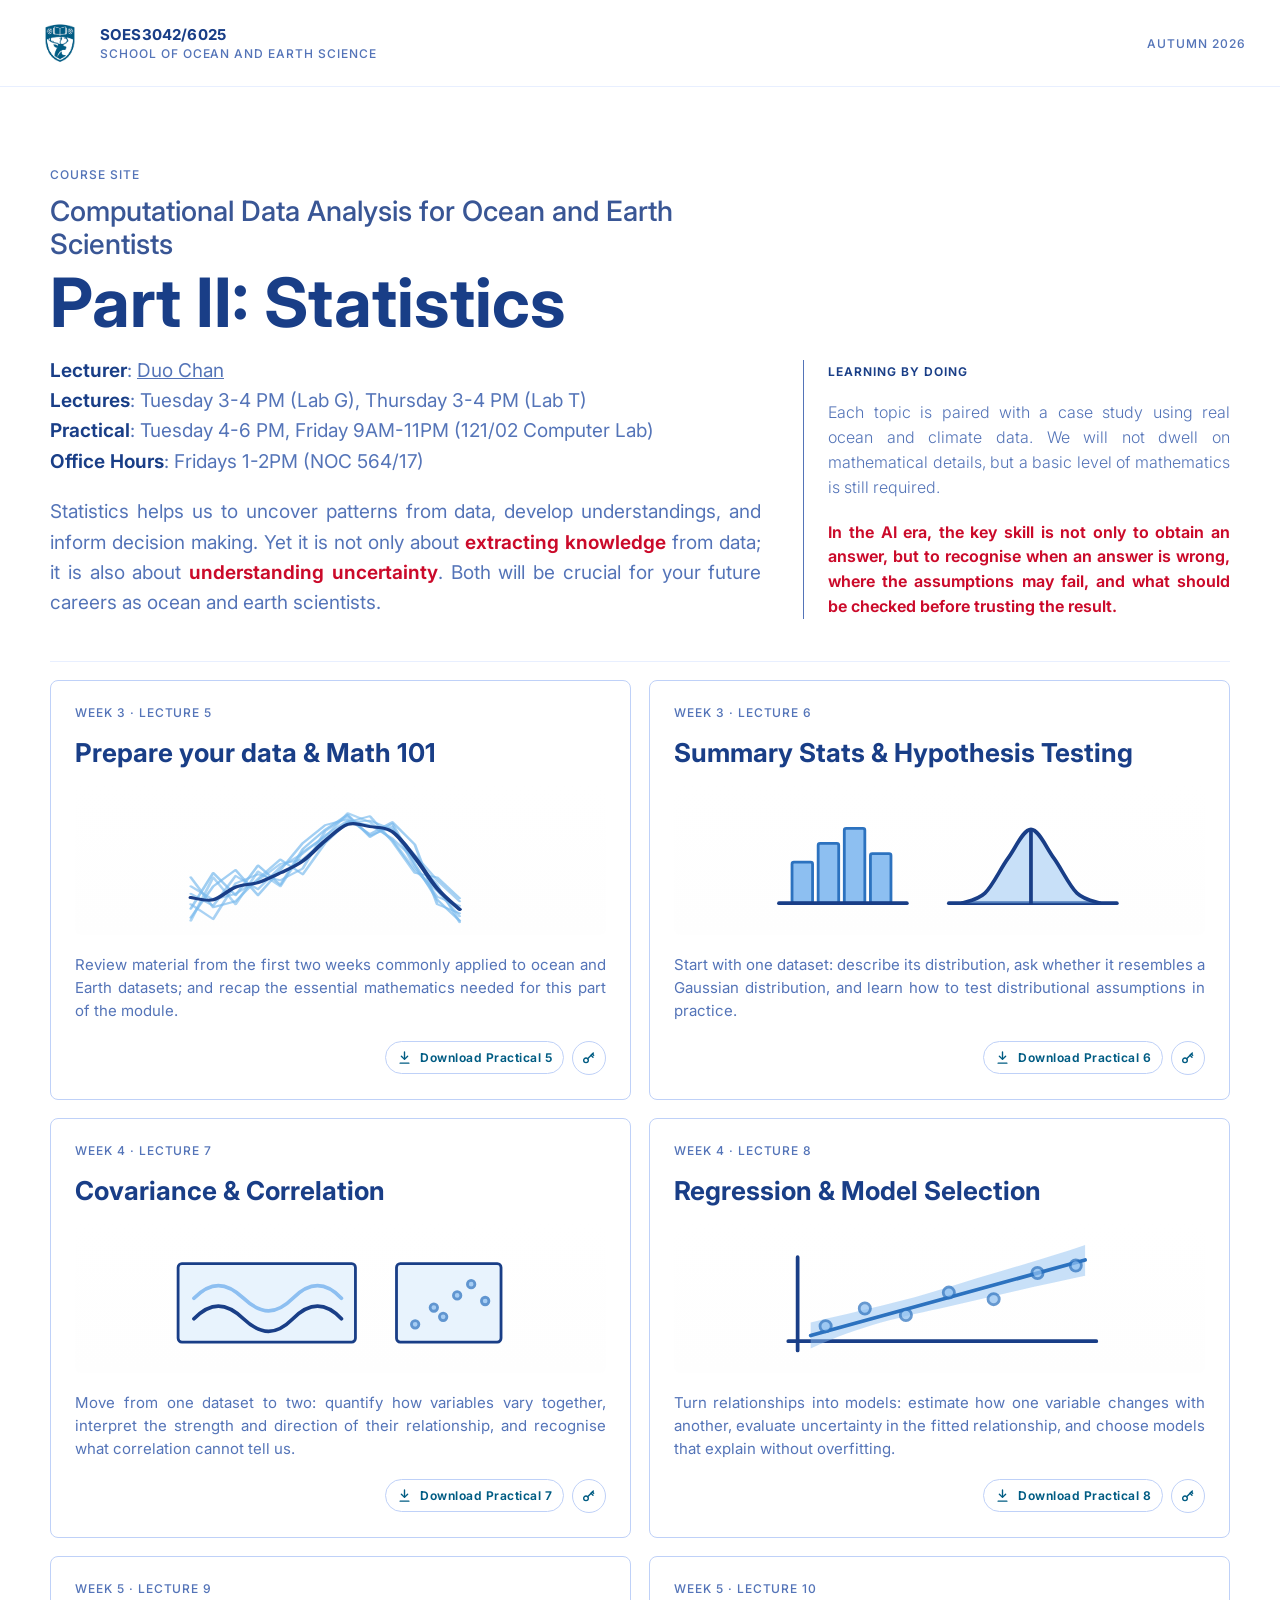
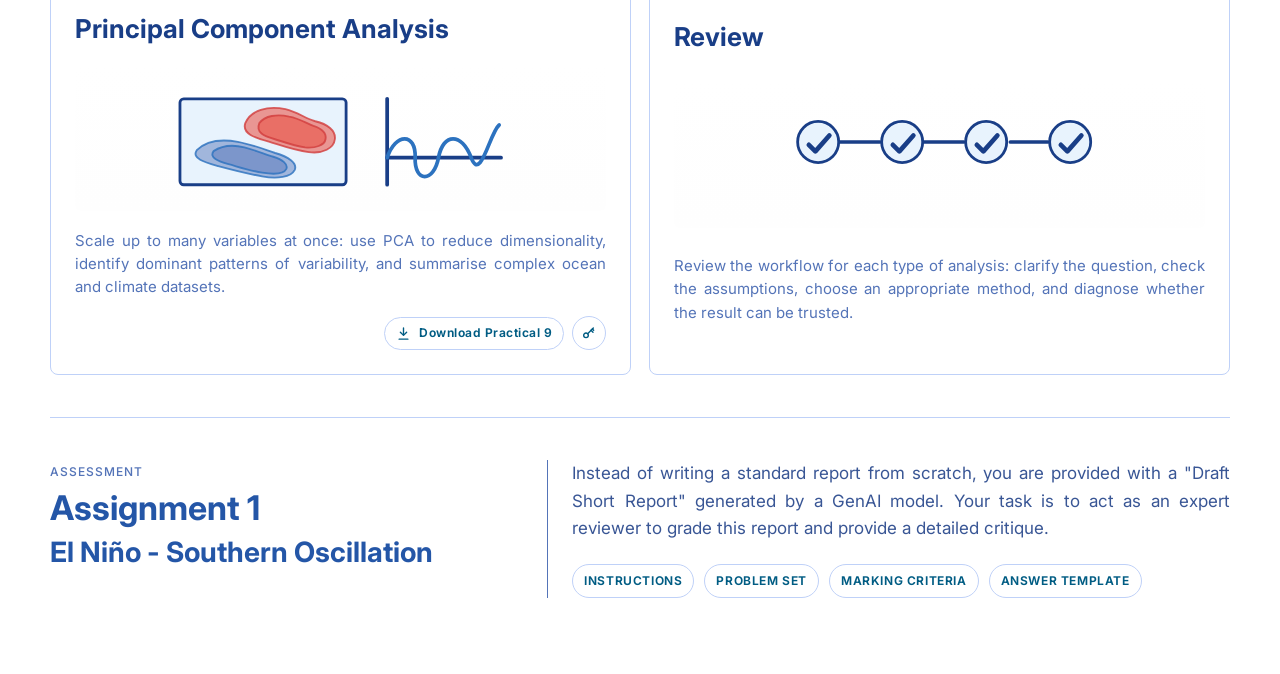
==== commit 635eb010: "add print" ====
--- a/index.html
+++ b/index.html
@@ -31,8 +31,8 @@
             <h1>Part II: Statistics</h1>
             <p><b>Lecturer</b>: <a href="https://duochanatharvard.github.io">Duo Chan</a>
             <br><b>Lectures</b>: Tuesday 3-4 PM (Lab G), Thursday 3-4 PM (Lab T)
-            <br><b>Practical</b>: Tuesday 4-6 PM, Friday 10AM-12PM (121 Computer Lab)
-            <br><b>Office Hours</b>: Fridays 8-9 AM, 1-2 PM (NOC 564-17)</p>
+            <br><b>Practical</b>: Tuesday 4-6 PM, Friday 9AM-11PM (121/02 Computer Lab)
+            <br><b>Office Hours</b>: Fridays 1-2PM (NOC 564/17)</p>
             <p>
               Statistics helps us to uncover patterns from data, develop understandings, and inform decision making.
               Yet it is not only about <b style="color: #cb0a2a;">extracting knowledge</b> from data; 
--- a/assets/css/course.css
+++ b/assets/css/course.css
@@ -742,6 +742,25 @@
 
 .lecture-jump-home {
   position: relative;
+}
+
+.lecture-jump-download {
+  padding: 0;
+  cursor: pointer;
+}
+
+.lecture-jump-download::before {
+  display: none;
+}
+
+.lecture-jump-download svg {
+  width: 14px;
+  height: 14px;
+  fill: none;
+  stroke: currentColor;
+  stroke-width: 2;
+  stroke-linecap: round;
+  stroke-linejoin: round;
 }
 
 .lecture-jump-home::before {
@@ -4039,6 +4058,116 @@
   text-transform: uppercase;
 }
 
+.deck-print-frame {
+  position: fixed;
+  left: -10000px;
+  top: 0;
+  width: 1600px;
+  height: 900px;
+  border: 0;
+  pointer-events: none;
+}
+
+.deck-print-mode {
+  width: 210mm;
+  height: auto;
+  overflow: auto;
+}
+
+.deck-print-mode .deck-viewport,
+.deck-print-mode .deck-stage {
+  position: static;
+  width: 210mm;
+  height: auto;
+  overflow: visible;
+  transform: none !important;
+  box-shadow: none;
+}
+
+.deck-print-sheet {
+  contain: strict;
+  width: 210mm;
+  height: 297mm;
+  padding: 10mm;
+  display: grid;
+  grid-template-rows: 1fr 1fr;
+  align-items: center;
+  gap: 10mm;
+  break-inside: avoid;
+  break-after: page;
+}
+
+.deck-print-sheet:last-child {
+  break-after: auto;
+}
+
+.deck-print-slot {
+  position: relative;
+  width: 190mm;
+  height: 106.875mm;
+  overflow: hidden;
+  outline: 0.25mm solid #7a8798;
+}
+
+.deck-print-preview {
+  position: relative;
+  width: 100%;
+  height: 100%;
+  overflow: hidden;
+}
+
+.deck-print-mode .slide {
+  position: relative;
+  inset: auto;
+  visibility: visible;
+  opacity: 1;
+  transform: scale(0.4488188976); /* 1600px fits the 190mm printable width. */
+  transform-origin: top left;
+  overflow: hidden;
+}
+
+.deck-print-mode *,
+.deck-print-mode *::before,
+.deck-print-mode *::after {
+  transition: none !important;
+  animation-duration: 0s !important;
+  animation-delay: 0s !important;
+}
+
+.deck-print-mode .deck-controls,
+.deck-print-mode .deck-status,
+.deck-print-mode .deck-home,
+.deck-print-mode .lecture-jump {
+  display: none;
+}
+
+.deck-export-status {
+  position: fixed;
+  right: 24px;
+  bottom: 24px;
+  z-index: 100;
+  padding: 16px 24px;
+  background: var(--site-blue-pale);
+  font-size: 16px;
+}
+
+@media print {
+  @page {
+    size: A4 portrait;
+    margin: 0;
+  }
+
+  .deck-print-mode {
+    -webkit-print-color-adjust: exact;
+    print-color-adjust: exact;
+  }
+
+  .deck-export-status {
+    display: none;
+  }
+
+}
+
 @media (max-width: 820px) {
   .site-hero,
   .lecture-grid {
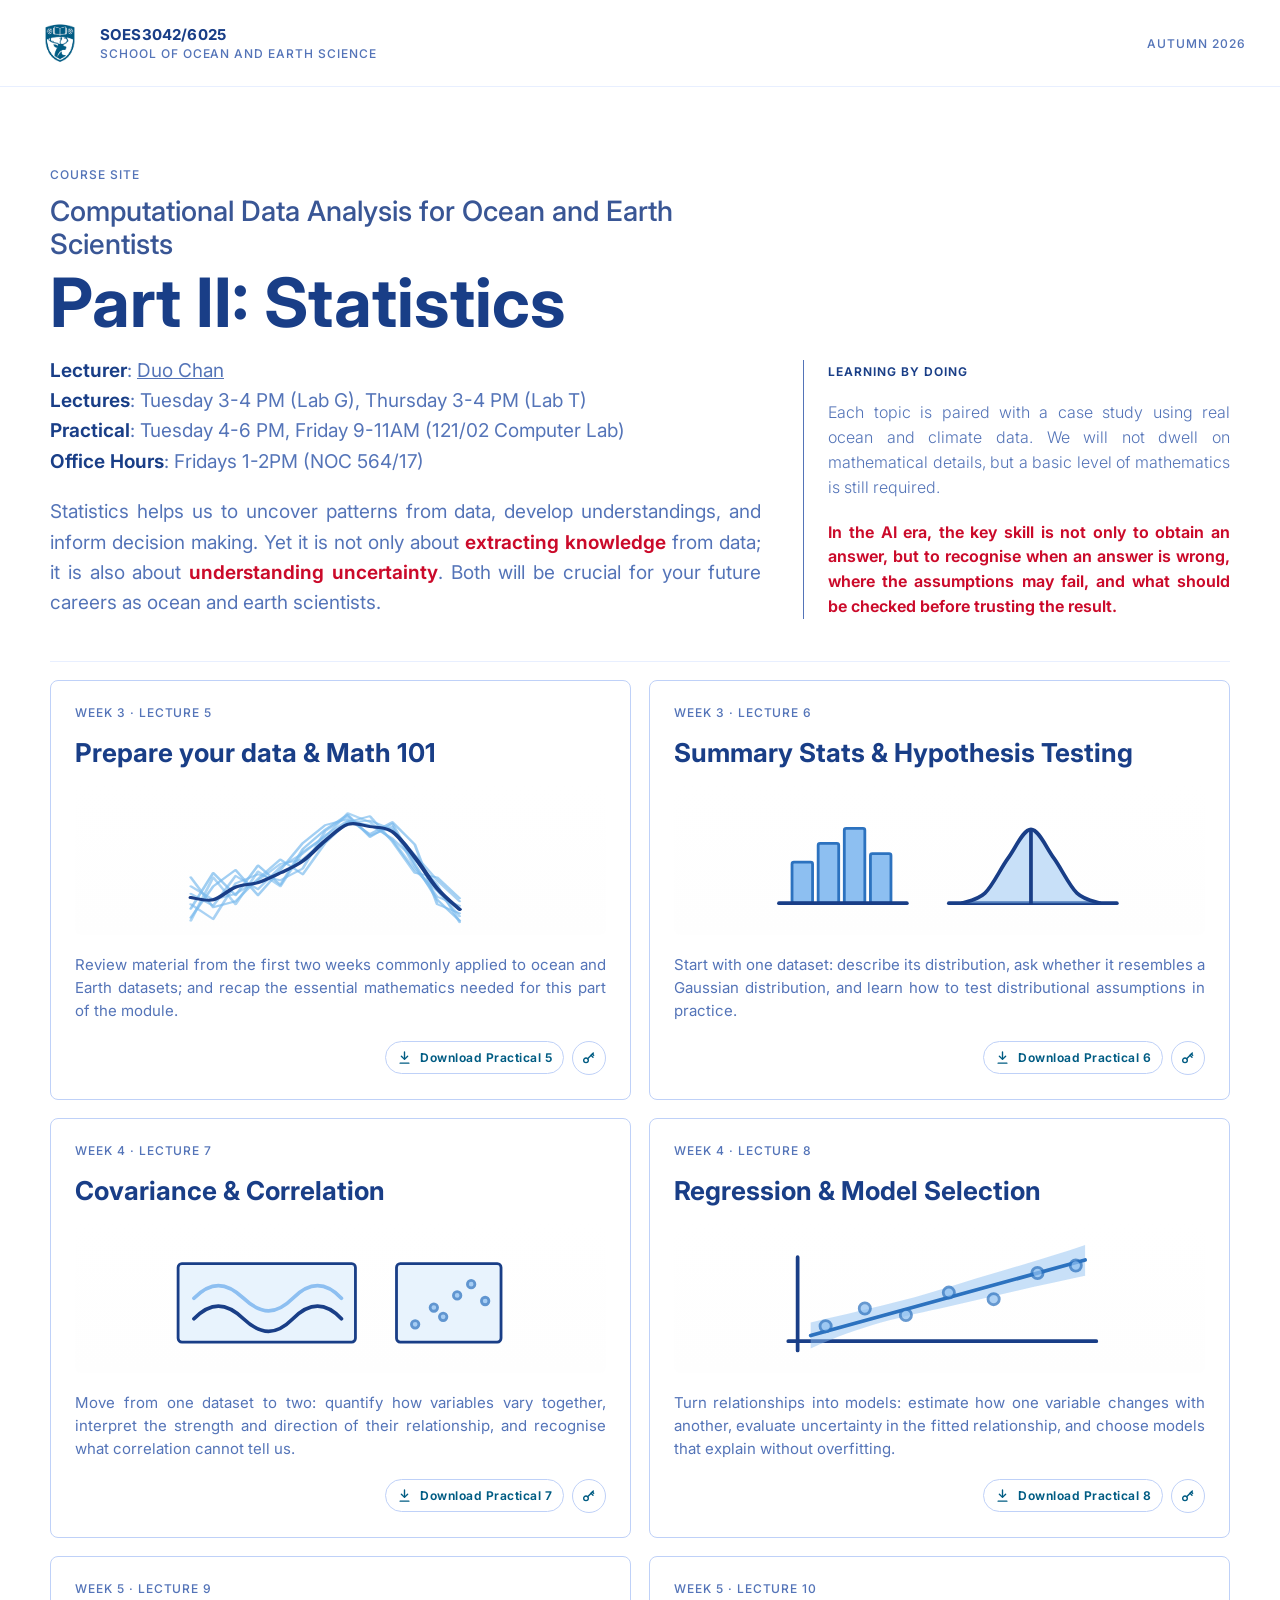
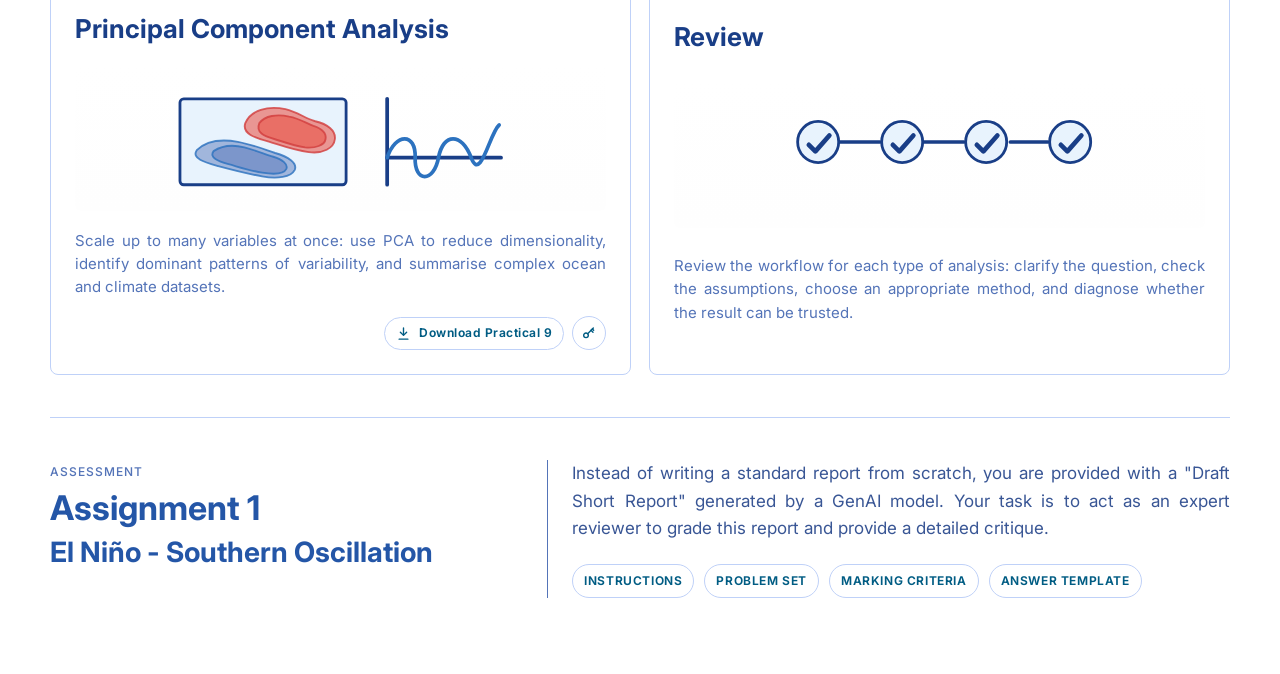
==== commit d02f92e5: "9-11am" ====
--- a/index.html
+++ b/index.html
@@ -31,7 +31,7 @@
             <h1>Part II: Statistics</h1>
             <p><b>Lecturer</b>: <a href="https://duochanatharvard.github.io">Duo Chan</a>
             <br><b>Lectures</b>: Tuesday 3-4 PM (Lab G), Thursday 3-4 PM (Lab T)
-            <br><b>Practical</b>: Tuesday 4-6 PM, Friday 9AM-11PM (121/02 Computer Lab)
+            <br><b>Practical</b>: Tuesday 4-6 PM, Friday 9-11AM (121/02 Computer Lab)
             <br><b>Office Hours</b>: Fridays 1-2PM (NOC 564/17)</p>
             <p>
               Statistics helps us to uncover patterns from data, develop understandings, and inform decision making.
